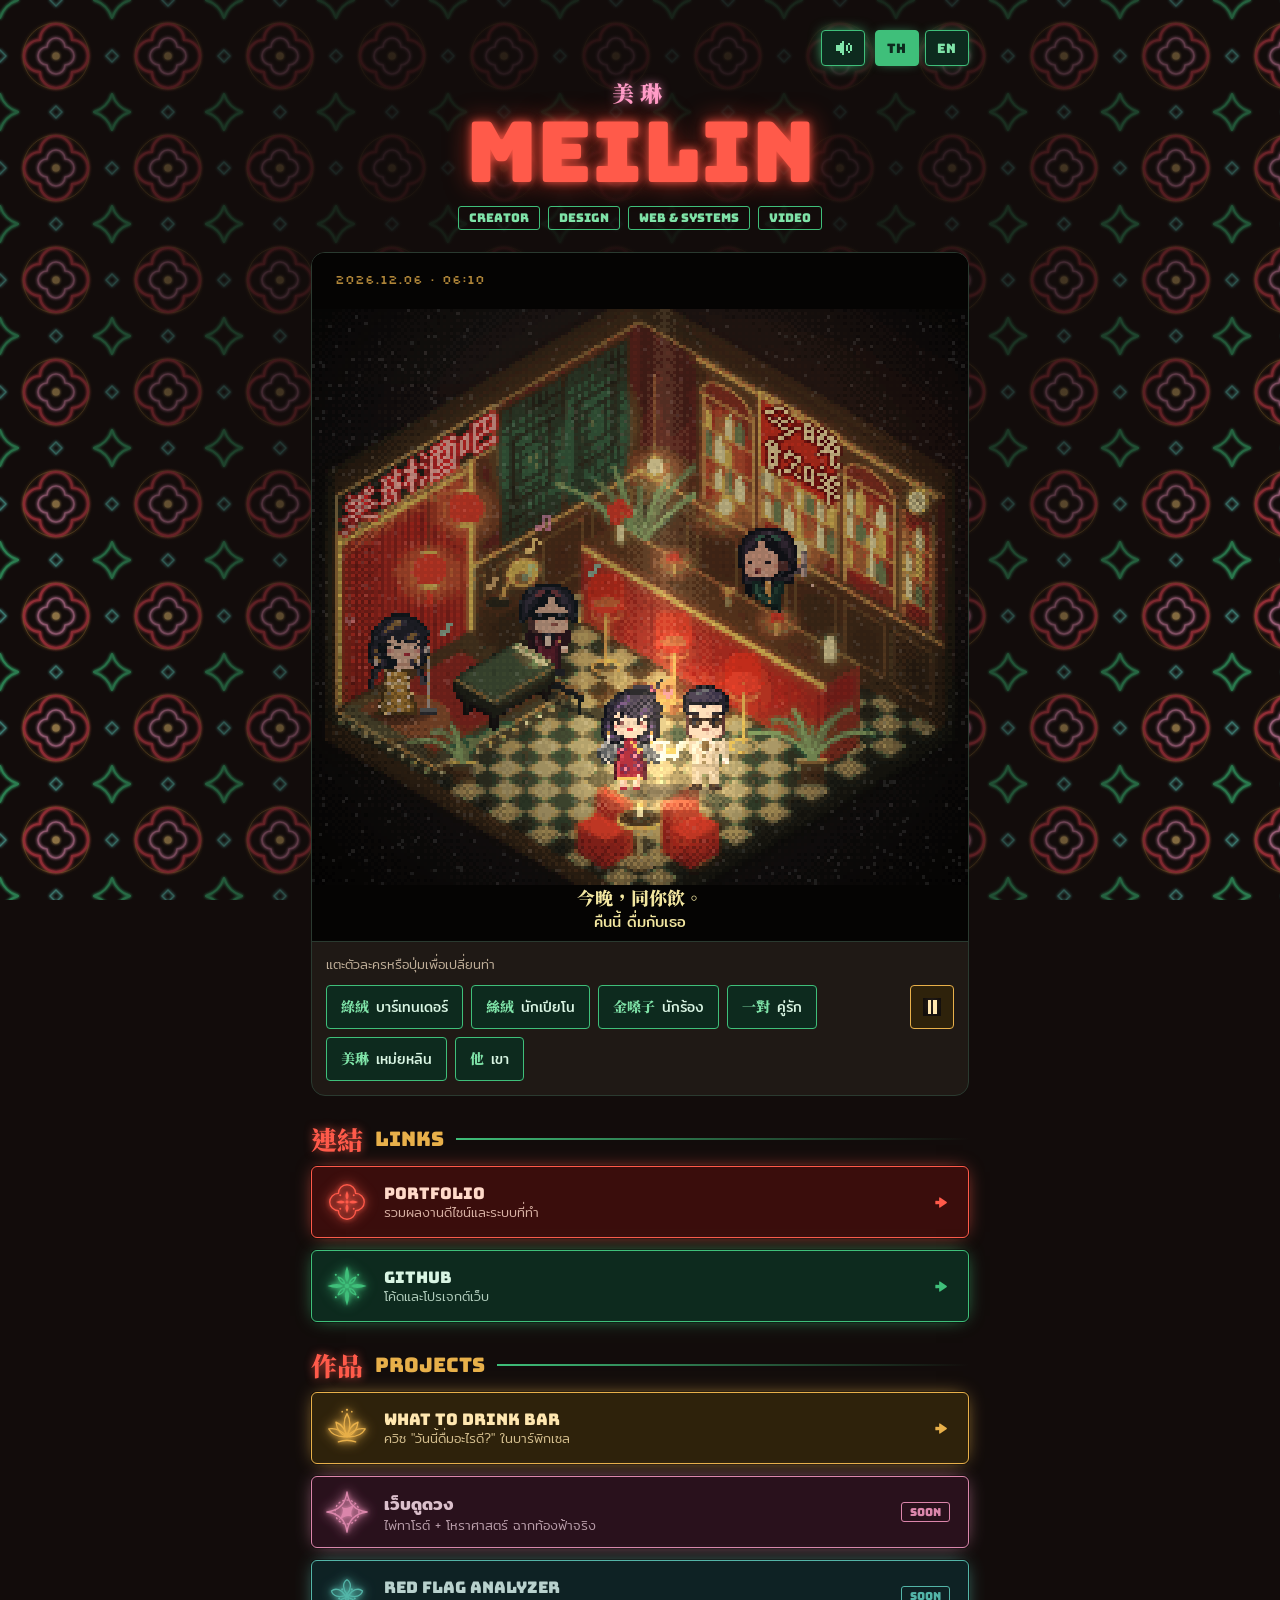
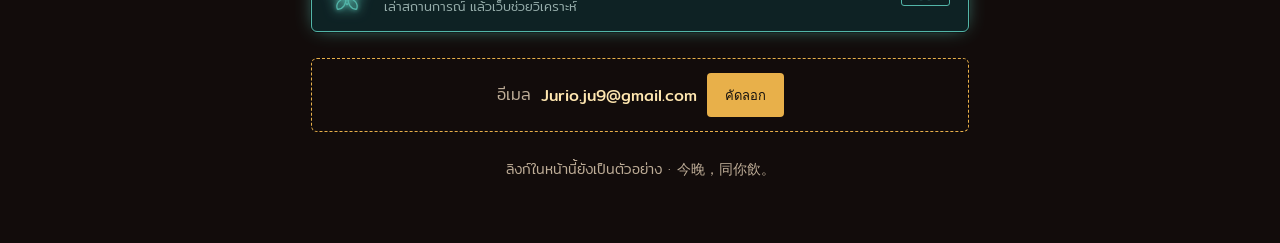
==== index.html @ 89a48ed7 "Add lounge music (3-song playlist) with sound toggle, pixel pause icon, and solo dancers split from " ====
<!DOCTYPE html>
<html lang="th">
<head>
<meta charset="utf-8">
<meta name="viewport" content="width=device-width, initial-scale=1">
<title>Meilin · Links</title>
<meta name="description" content="MEILIN 美琳 — Creator · Game Design · Web & Systems · Video">
<meta name="robots" content="noai, noimageai">
<link rel="preconnect" href="https://fonts.googleapis.com">
<link href="https://fonts.googleapis.com/css2?family=Bungee&family=Silkscreen&family=Mitr:wght@300;400;600&display=swap" rel="stylesheet">
<link href="https://fonts.googleapis.com/css2?family=Noto+Serif+TC:wght@900&text=美琳酒吧今晚飲咩好味香港，一個人。連結作品碼飲星旗綠絨絲金嗓子對" rel="stylesheet">
<style>
/* VOICE: a designer's draft board — six little dioramas laid out to choose from
   IDEA: a contact sheet of isometric miniature rooms, like the reference doll-house render
   PICTURE: six isometric HK-style bar rooms, each with pixel Meana sitting with a drink
   COLOUR and TYPE: warm near-black board, cream cards, HK green + lantern red accents; Bungee labels + Mitr
   LAYOUT: title, then a 2-column grid of lettered cards (1 column on phones) */
:root{color-scheme:dark;--bg:#14100e;--card:#1f1915;--ink:#f3e9d8;--soft:#bfae98;--red:#c0202a;--green:#1f7a4a;--gold:#e8b04a}
*{box-sizing:border-box;min-width:0}
body{margin:0;background:var(--bg);color:var(--ink);font:16px/1.6 "Mitr",system-ui,sans-serif;font-weight:300;overflow-x:clip}
.wrap{max-width:1180px;margin:0 auto;padding:clamp(22px,4vw,48px) max(4vw,14px) 48px}
h1{margin:0;font:600 clamp(28px,5vw,44px)/1.15 "Mitr";text-wrap:balance}
h1 b{font:400 .8em "Bungee";color:var(--gold)}
.lead{color:var(--soft);margin:8px 0 26px;max-width:62ch}
.grid{display:grid;grid-template-columns:minmax(0,1fr);gap:22px;max-width:880px;margin:0 auto}
.card{background:var(--card);border:1px solid #3a2f27;border-radius:14px;overflow:hidden}
.card svg{display:block;width:100%;height:auto;background:radial-gradient(ellipse at 50% 40%,#2a211b,#120e0c 75%)}
.cap{display:flex;gap:14px;align-items:flex-start;padding:14px 18px 18px}
.tag{flex:none;min-width:44px;height:44px;padding:0 10px;border-radius:22px;font-size:14px!important;display:grid;place-items:center;font:400 20px "Bungee";background:var(--red);color:#fbe7bd}
.cap h2{margin:0;font:600 19px/1.3 "Mitr"}
.cap p{margin:2px 0 0;font-size:14px;color:var(--soft)}

.wrap{max-width:760px}
.hd{text-align:center;margin:6px 0 22px}
.zh{font:900 22px/1 "Noto Serif TC",serif;color:#ff9cc8;letter-spacing:6px;text-shadow:0 0 10px rgba(255,140,190,.8)}
.hd h1{margin:6px 0 0;font:400 clamp(52px,13vw,84px)/1 "Bungee";color:#ff5a4a;text-shadow:0 0 8px rgba(255,90,74,.9),0 0 26px rgba(255,60,40,.6);animation:fl 5s infinite}
.hd .th{margin:6px 0 0;font:600 20px "Mitr";color:#f3e9d8}
.hd .bio{margin:6px auto 0;max-width:40ch;color:var(--soft)}
.tags{display:flex;flex-wrap:wrap;gap:8px;justify-content:center;margin:12px 0 0}
.tags span{font:400 12px "Bungee";padding:3px 10px;border:1.5px solid #3fbf7a;color:#7fe3a8;border-radius:3px}
.grid{max-width:none}
.card{border-color:#2a3a30}
h2{display:flex;align-items:center;gap:12px;margin:30px 0 14px;font:400 20px "Bungee";color:#e8b04a}
h2 i{font:900 26px/1 "Noto Serif TC",serif;font-style:normal;color:#ff5a4a;text-shadow:0 0 8px rgba(255,90,74,.7)}
h2::after{content:"";flex:1;height:2px;background:linear-gradient(90deg,#3fbf7a,transparent)}
.menu{display:grid;gap:12px}
.btn{position:relative;display:flex;align-items:center;gap:14px;min-height:68px;padding:12px 18px 12px 12px;text-decoration:none;border-radius:6px;background:var(--bg);color:var(--fg);border:1.5px solid var(--ln);box-shadow:0 0 0 1px rgba(0,0,0,.4),0 0 18px -6px var(--ln);transition:transform .15s,box-shadow .15s}
.btn:hover,.btn:focus-visible{transform:translateY(-2px);box-shadow:0 0 0 1px rgba(0,0,0,.4),0 0 26px -2px var(--ln);outline:none}
.btn:focus-visible{outline:2px solid #e8b04a;outline-offset:3px}
.r{--bg:#3a0d0c;--fg:#ffd9c9;--ln:#ff5a4a}.g{--bg:#0d2a1e;--fg:#d9f5e3;--ln:#3fbf7a}.y{--bg:#2e220b;--fg:#ffe7b0;--ln:#e8b04a}.p{--bg:#2e1220;--fg:#ffe0ee;--ln:#ff9cc8}.t{--bg:#0e2629;--fg:#d6f4ef;--ln:#5fd3c4}
.orn{width:46px;height:46px;flex:none;color:var(--ln);filter:drop-shadow(0 0 2px var(--ln)) drop-shadow(0 0 6px var(--ln));overflow:visible}
.orn .o,.orn .o path,.orn .o circle{fill:none;stroke:currentColor;stroke-width:1.4;stroke-linejoin:round;stroke-linecap:round}
.orn .f,.orn .f path,.orn .f circle{fill:currentColor;stroke:none}
.btn:hover .orn,.btn:focus-visible .orn{transform:rotate(45deg);transition:transform .4s}
.lbl{flex:1;display:grid;line-height:1.3}
.lbl b{font:400 16px "Bungee"}.lbl b.th{font:600 17px "Mitr"}
.lbl small{font-size:13px;opacity:.8}
.ar{font:400 18px "Bungee";color:var(--ln)}
.soon{font:400 11px "Bungee";color:var(--ln);border:1px solid var(--ln);padding:2px 8px;border-radius:3px;white-space:nowrap}
.btn.off{cursor:default;opacity:.85}.btn.off:hover{transform:none}
.mail{display:flex;gap:10px;flex-wrap:wrap;align-items:center;justify-content:center;margin:26px 0 0;padding:14px;border:1.5px dashed #e8b04a;border-radius:6px}
.mail span{color:var(--soft)}.mail code{font:400 16px "Mitr";color:#ffe7b0}
.copy{font:400 13px "Bungee";min-height:44px;padding:0 18px;border:0;border-radius:4px;background:#e8b04a;color:#14100e;cursor:pointer}
.copy:focus-visible{outline:2px solid #fff;outline-offset:2px}
.foot{margin-top:26px;color:var(--soft);font-size:14px;text-align:center}
.fl{animation:fl 4s infinite}.fl2{animation:fl 6s 1s infinite}
.grain{animation:gr .5s steps(3) infinite}@keyframes gr{33%{transform:translate(-6px,4px)}66%{transform:translate(5px,-5px)}}
.shake{transform-box:fill-box;transform-origin:50% 100%;animation:sh .6s ease-in-out infinite}@keyframes sh{50%{transform:translate(1px,-3px) rotate(-6deg)}}
.dance{transform-box:fill-box;transform-origin:50% 100%;animation:dn 1.2s ease-in-out infinite}
@keyframes dn{0%,100%{transform:rotate(-4deg)}25%{transform:translateY(-3px) rotate(0)}50%{transform:rotate(4deg)}75%{transform:translateY(-3px) rotate(0)}}
.fa{animation:fa 1.2s steps(1) infinite}.fb{animation:fb 1.2s steps(1) infinite}
@keyframes fa{0%{opacity:1}50%{opacity:0}}@keyframes fb{0%{opacity:0}50%{opacity:1}}
.note{animation:nt 3s linear infinite;opacity:0}.n1{animation-delay:1s}.n2{animation-delay:2s}
@keyframes nt{0%{opacity:0;transform:translate(0,0)}20%{opacity:1}100%{opacity:0;transform:translate(14px,-40px)}}
.bob{transform-box:fill-box;transform-origin:50% 100%;animation:bb .8s ease-in-out infinite}@keyframes bb{50%{transform:translateY(-2px)}}
.sway2{transform-box:fill-box;transform-origin:50% 100%;animation:sw2 1.6s ease-in-out infinite}@keyframes sw2{0%,100%{transform:rotate(-5deg)}50%{transform:rotate(5deg)}}
@keyframes fl{0%,90%,94%,100%{opacity:1}92%{opacity:.45}}
@media(prefers-reduced-motion:reduce){.fl,.fl2,.grain,.shake,.dance,.note,.bob,.sway2{animation:none}.fb{opacity:0}.note{opacity:.8}}
@media(max-width:760px){.grid{grid-template-columns:minmax(0,1fr)}}
.scene{margin:0}
.stage{position:relative;aspect-ratio:200/210;background:#050403}
.stage canvas{position:absolute;inset:0;width:100%;height:100%;image-rendering:pixelated;image-rendering:crisp-edges;cursor:pointer}
.ts{position:absolute;left:3.5%;top:2.6%;font:400 clamp(9px,1.9vw,13px) "Silkscreen",monospace;color:#e8b04a;opacity:.75;pointer-events:none}
.subs{position:absolute;left:0;right:0;bottom:1.2%;display:grid;justify-items:center;line-height:1.25;color:#f2e6a0;pointer-events:none;text-shadow:0 1px 0 #000}
.subs span:first-child{font:900 clamp(13px,2.6vw,18px) "Noto Serif TC",serif}
.subs span:last-child{font:400 clamp(11px,2.1vw,15px) "Mitr"}
.ctl{display:grid;gap:10px;padding:12px 14px 14px;border-top:1px solid #2a3a30;font-size:13px;color:var(--soft)}
.cast{display:flex;flex-wrap:wrap;gap:8px}
.ctl button{font:400 14px "Mitr";min-height:44px;padding:0 14px;border-radius:4px;border:1.5px solid #3fbf7a;background:#0d2a1e;color:#d9f5e3;cursor:pointer}
.ctl button b{font:900 14px "Noto Serif TC",serif;color:#7fe3a8;margin-right:2px}
.ctl .pp{justify-self:start;border-color:#e8b04a;background:#2e220b;color:#ffe7b0}
.ctl button:focus-visible{outline:2px solid #e8b04a;outline-offset:2px}
body{background-color:#120c0b;background-image:radial-gradient(ellipse 70% 55% at 50% 22%,rgba(18,12,11,.9),rgba(18,12,11,.55) 70%,rgba(18,12,11,.35)),linear-gradient(90deg,rgba(18,12,11,.15),rgba(18,12,11,.62) 30%,rgba(18,12,11,.62) 70%,rgba(18,12,11,.15)),url("data:image/svg+xml,%3Csvg xmlns=%22http://www.w3.org/2000/svg%22 width=%22112%22 height=%22112%22 viewBox=%220 0 112 112%22%3E %3Cdefs%3E%3Cfilter id=%22n%22 x=%22-20%25%22 y=%22-20%25%22 width=%22140%25%22 height=%22140%25%22%3E%3CfeGaussianBlur stdDeviation=%221.6%22 result=%22b%22/%3E%3CfeMerge%3E%3CfeMergeNode in=%22b%22/%3E%3CfeMergeNode in=%22b%22/%3E%3CfeMergeNode in=%22SourceGraphic%22/%3E%3C/feMerge%3E%3C/filter%3E %3Cg id=%22s%22%3E%3Cpath d=%22M0 -18Q4.5 -4.5 18 0Q4.5 4.5 0 18Q-4.5 4.5 -18 0Q-4.5 -4.5 0 -18Z%22/%3E%3C/g%3E%3C/defs%3E %3Cg filter=%22url(%23n)%22 fill=%22none%22 stroke-linejoin=%22round%22%3E %3Ccircle cx=%2256%22 cy=%2256%22 r=%2233%22 stroke=%22%23e8b04a%22 stroke-width=%221%22 opacity=%22.45%22/%3E %3Cpath d=%22M40 40A16 16 0 0 1 72 40A16 16 0 0 1 72 72A16 16 0 0 1 40 72A16 16 0 0 1 40 40Z%22 stroke=%22%23ff4a5a%22 stroke-width=%222.2%22/%3E %3Cpath d=%22M47 47A9 9 0 0 1 65 47A9 9 0 0 1 65 65A9 9 0 0 1 47 65A9 9 0 0 1 47 47Z%22 stroke=%22%23ff9cc8%22 stroke-width=%221.6%22/%3E %3Ccircle cx=%2256%22 cy=%2256%22 r=%223.6%22 fill=%22%23ffd27a%22 stroke=%22none%22/%3E %3Cg stroke=%22%233fdc8a%22 stroke-width=%222%22%3E %3Cuse href=%22%23s%22 x=%220%22 y=%220%22/%3E%3Cuse href=%22%23s%22 x=%22112%22 y=%220%22/%3E%3Cuse href=%22%23s%22 x=%220%22 y=%22112%22/%3E%3Cuse href=%22%23s%22 x=%22112%22 y=%22112%22/%3E%3C/g%3E %3Cg stroke=%22%235fd3c4%22 stroke-width=%221.3%22%3E%3Cpath d=%22M56 -6L62 0L56 6L50 0Z%22/%3E%3Cpath d=%22M56 106L62 112L56 118L50 112Z%22/%3E%3Cpath d=%22M-6 56L0 50L6 56L0 62Z%22/%3E%3Cpath d=%22M106 56L112 50L118 56L112 62Z%22/%3E%3C/g%3E %3C/g%3E%3C/svg%3E");background-size:auto,auto,112px 112px;background-attachment:fixed,fixed,fixed}
.wrap{position:relative}
.lang{position:absolute;top:clamp(14px,3vw,30px);right:max(4vw,14px);display:flex;gap:6px;z-index:2}
.lang button{font:400 13px "Bungee";min-width:44px;min-height:36px;padding:0 10px;border-radius:4px;border:1.5px solid #3fbf7a;background:#0d2a1e;color:#7fe3a8;cursor:pointer;box-shadow:0 0 12px -4px #3fbf7a}
.lang button[aria-pressed="true"]{background:#3fbf7a;color:#0d2a1e}
.lang button:focus-visible{outline:2px solid #e8b04a;outline-offset:2px}
.lang .snd{min-width:44px;padding:0 9px;margin-right:4px;display:grid;place-items:center}
.lang .snd svg,.ctl .pp svg{width:18px;height:18px;shape-rendering:crispEdges;display:block}
.lang .snd .w{opacity:0}.lang .snd[aria-pressed="true"] .w{opacity:1}.lang .snd[aria-pressed="true"] .x{opacity:0}
.lang .snd[aria-pressed="true"]{background:#0d2a1e;color:#7fe3a8;box-shadow:0 0 14px -2px #3fbf7a}
.lang .snd[aria-pressed="false"]{color:#4f8f6a;box-shadow:none}
.ctl .row{display:flex;gap:8px;align-items:flex-start}.ctl .row .cast{flex:1}
.ctl .pp{flex:none;width:44px;padding:0;display:grid;place-items:center}
.hd{padding-top:28px}
</style>
</head>
<body>
<div class="wrap">
  <div class="lang" role="group" aria-label="Language / ภาษา"><button type="button" class="snd" id="snd" aria-pressed="false" data-i18n-aria="music" aria-label="เพลงคลอ"><svg viewBox="0 0 9 9" aria-hidden="true"><path fill="currentColor" d="M1 3h2v3H1zM3 2h1v5H3zM4 1h1v7H4z"/><path class="w" fill="currentColor" d="M6 3h1v3H6zM7 2h1v1H7zM7 6h1v1H7zM8 3h1v3H8z"/><path class="x" fill="currentColor" d="M6 3h1v1H6zM8 3h1v1H8zM7 4h1v1H7zM6 5h1v1H6zM8 5h1v1H8z"/></svg></button><button type="button" data-l="th" aria-pressed="true">TH</button><button type="button" data-l="en" aria-pressed="false">EN</button></div>
  <header class="hd">
    <div class="zh" lang="zh-Hant">美琳</div>
    <h1>MEILIN</h1>
    <div class="tags"><span>Creator</span><span>Design</span><span>Web &amp; Systems</span><span>Video</span></div>
  </header>
  <figure class="card scene">
    <div class="stage">
      <canvas id="px" width="200" height="210" role="img" data-i18n-aria="scene" aria-label="เลานจ์บาร์เซี่ยงไฮ้ยามดึกแบบพิกเซลอาร์ตมุมไอโซเมตริก: พื้นหินอ่อนลายตารางขาวดำ ผนังไม้วอลนัทขอบทอง บาร์หนังแดงกับตู้ขวดซุ้มโค้งไฟแดง ฉากฉลุจีนแสงเขียว เวทีม่านกำมะหยี่แดงกรอบทองกับโคมแดง ต้นปาล์มและเฟิร์น คู่รักเต้นสวิงกลางห้องใต้สปอตไลต์ บาร์เทนเดอร์หลังบาร์ นักร้องกับนักเปียโนบนเวที ป้าย 美琳酒吧 และ 今晚飲咩"></canvas>
      <span class="ts">2026.11.17 · 09:40</span>
      <figcaption class="subs"><span lang="zh-Hant">今晚，同你飲。</span><span data-i18n="sub">คืนนี้ ดื่มกับเธอ</span></figcaption>
    </div>
    <div class="ctl"><span data-i18n="hint">แตะตัวละครหรือปุ่มเพื่อเปลี่ยนท่า</span><div class="row"><div class="cast" id="cast"></div><button type="button" id="pp" class="pp" aria-pressed="false" aria-label="หยุดอนิเมชัน"></button></div></div>
  </figure>

  <h2><i>連結</i>Links</h2>
  <nav class="menu" id="links"></nav>
  <h2><i>作品</i>Projects</h2>
  <div class="menu" id="projects"></div>

  <div class="mail">
    <span data-i18n="email">อีเมล</span><code id="em">Jurio.ju9@gmail.com</code>
    <button class="copy" id="cp" type="button" data-i18n="copy">คัดลอก</button>
  </div>
  <p class="foot"><span data-i18n="foot">ลิงก์ในหน้านี้ยังเป็นตัวอย่าง</span> · 今晚，同你飲。</p>
</div>

<script>
const I18N={
 th:{scene:'เลานจ์บาร์เซี่ยงไฮ้ยามดึกแบบพิกเซลอาร์ตมุมไอโซเมตริก: พื้นหินอ่อนลายตารางขาวดำ ผนังไม้วอลนัทขอบทอง บาร์หนังแดงกับตู้ขวดซุ้มโค้งไฟแดง ฉากฉลุจีนแสงเขียว เวทีม่านกำมะหยี่แดงกรอบทองกับโคมแดง ต้นปาล์มและเฟิร์น คู่รักเต้นสวิงกลางห้องใต้สปอตไลต์ บาร์เทนเดอร์หลังบาร์ นักร้องกับนักเปียโนบนเวที ป้าย 美琳酒吧 และ 今晚飲咩',
  sub:'คืนนี้ ดื่มกับเธอ',hint:'แตะตัวละครหรือปุ่มเพื่อเปลี่ยนท่า',pause:'หยุดอนิเมชัน',play:'เล่นอนิเมชัน',music:'เพลงคลอ',
  c_b5:'บาร์เทนเดอร์',c_p3:'นักเปียโน',c_s1:'นักร้อง',c_couple:'คู่รัก',c_meana:'เหม่ยหลิน',c_bf:'เขา',
  l_pf:'รวมผลงานดีไซน์และระบบที่ทำ',l_gh:'โค้ดและโปรเจกต์เว็บ',p_bar:'ควิซ "วันนี้ดื่มอะไรดี?" ในบาร์พิกเซล',
  p_ft:'เว็บดูดวง',p_ftd:'ไพ่ทาโรต์ + โหราศาสตร์ ฉากท้องฟ้าจริง',p_rf:'เล่าสถานการณ์ แล้วเว็บช่วยวิเคราะห์',soon:'SOON',
  email:'อีเมล',copy:'คัดลอก',copied:'คัดลอกแล้ว ✓',copyfail:'คัดลอกเองนะ',foot:'ลิงก์ในหน้านี้ยังเป็นตัวอย่าง'},
 en:{scene:'A late-night Shanghai lounge in isometric pixel art: black-and-white marble checker floor, gold-trimmed walnut walls, a red leather bar with arched red-lit bottle cabinets, a Chinese lattice screen glowing green, a gold-framed stage with red velvet curtains and red lanterns, palms and ferns. Two lovers swing-dance under a spotlight, a bartender works the bar, a singer and a pianist play on stage. Neon signs read 美琳酒吧 and 今晚飲咩',
  sub:'Tonight, drinking with you.',hint:'Tap a character or a button to change the move',pause:'Pause animation',play:'Play animation',music:'Background music',
  c_b5:'Bartender',c_p3:'Pianist',c_s1:'Singer',c_couple:'Lovers',c_meana:'Meilin',c_bf:'Him',
  l_pf:'Design work and systems I’ve built',l_gh:'Code and web projects',p_bar:'A "What should I drink tonight?" quiz in a pixel bar',
  p_ft:'Fortune Site',p_ftd:'Tarot + astrology under a real night sky',p_rf:'Describe a situation and the site helps you read it',soon:'SOON',
  email:'Email',copy:'Copy',copied:'Copied ✓',copyfail:'Copy it manually',foot:'Links on this page are placeholders for now'}};
let LANG=(()=>{try{const l=localStorage.getItem('lang');return l==='en'?'en':'th'}catch(e){return 'th'}})();
const tr=k=>I18N[LANG][k]??I18N.th[k];
const onLang=[];
function setLang(l){LANG=l;try{localStorage.setItem('lang',l)}catch(e){}
 document.documentElement.lang=l;
 document.querySelectorAll('[data-i18n]').forEach(e=>e.textContent=tr(e.dataset.i18n));
 document.querySelectorAll('[data-i18n-aria]').forEach(e=>e.setAttribute('aria-label',tr(e.dataset.i18nAria)));
 document.querySelectorAll('.lang button[data-l]').forEach(b=>b.setAttribute('aria-pressed',b.dataset.l===l));
 onLang.forEach(f=>f());}
</script>
<script>
{
const D={"IMG":{"bgN":"assets/scene/room.png","bgA":"assets/scene/room-dim-a.png","bgB":"assets/scene/room-dim-b.png","fg":"assets/scene/piano-front.png"},"SP":{"b5/shake":{"n":17,"d":[160,140,85,85,85,85,85,85,85,85,85,85,85,85,200,160,450],"w":44,"src":"assets/sprites/b5-shake.png"},"b5/pour":{"n":11,"d":[300,200,200,160,160,160,160,180,200,260,500],"w":44,"src":"assets/sprites/b5-pour.png"},"b5/wink":{"n":10,"d":[500,300,300,300,300,350,350,500,110,450],"w":44,"src":"assets/sprites/b5-wink.png"},"s1/sing":{"n":10,"d":[220,220,220,220,220,220,220,220,220,220],"w":44,"src":"assets/sprites/s1-sing.png"},"s1/highnote":{"n":13,"d":[220,180,180,160,160,160,160,160,160,200,450,110,300],"w":44,"src":"assets/sprites/s1-highnote.png"},"s1/sway":{"n":8,"d":[320,320,320,320,320,320,320,320],"w":44,"src":"assets/sprites/s1-sway.png"},"p3/play":{"n":12,"d":[130,130,130,130,130,130,130,130,130,130,130,130],"w":44,"src":"assets/sprites/p3-play.png"},"p3/flourish":{"n":9,"d":[120,120,120,160,300,100,160,200,500],"w":44,"src":"assets/sprites/p3-flourish.png"},"p3/glasses":{"n":11,"d":[500,150,150,250,200,200,150,160,160,600,500],"w":44,"src":"assets/sprites/p3-glasses.png"},"couple/toast":{"n":8,"d":[260,220,300,300,240,500,300,500],"w":80,"src":"assets/sprites/couple-toast.png"},"couple/rose":{"n":7,"d":[400,250,400,300,300,600,500],"w":80,"src":"assets/sprites/couple-rose.png"},"couple/hands":{"n":8,"d":[300,300,300,300,300,300,300,300],"w":80,"src":"assets/sprites/couple-hands.png"},"couple/lean":{"n":7,"d":[400,300,700,700,700,110,500],"w":80,"src":"assets/sprites/couple-lean.png"},"couple/swing":{"n":16,"d":[170,170,170,170,170,170,170,170,170,170,170,170,170,170,170,170],"w":80,"src":"assets/sprites/couple-swing.png"},"meana/idle":{"n":11,"d":[500,450,450,110,350,450,450,110,90,110,400],"w":44,"src":"assets/sprites/meana-idle.png"},"meana/wave":{"n":12,"d":[120,150,150,150,150,150,150,200,160,500,110,400],"w":44,"src":"assets/sprites/meana-wave.png"},"meana/toast":{"n":12,"d":[220,180,260,260,240,200,220,380,380,220,500,400],"w":44,"src":"assets/sprites/meana-toast.png"},"meana/dance":{"n":9,"d":[150,150,150,150,150,150,160,160,150],"w":44,"src":"assets/sprites/meana-dance.png"},"meana/laugh":{"n":12,"d":[110,110,110,110,110,110,110,110,110,110,110,110],"w":44,"src":"assets/sprites/meana-laugh.png"},"bf/idle":{"n":8,"d":[600,500,500,140,140,600,500,700],"w":44,"src":"assets/sprites/bf-idle.png"},"bf/peek":{"n":16,"d":[400,150,150,250,200,500,350,200,600,220,500,150,200,250,150,300],"w":44,"src":"assets/sprites/bf-peek.png"},"bf/toast":{"n":9,"d":[240,220,300,300,220,220,500,220,700],"w":44,"src":"assets/sprites/bf-toast.png"},"bf/rose":{"n":9,"d":[300,200,250,350,350,350,300,300,500],"w":44,"src":"assets/sprites/bf-rose.png"},"bf/snap":{"n":12,"d":[200,200,200,200,200,200,200,200,200,200,200,200],"w":44,"src":"assets/sprites/bf-snap.png"}},"CAST":[{"id":"b5","name":"บาร์เทนเดอร์","zh":"綠絨","pos":[117,74],"clip":50,"seq":[["shake",2],["pour",1],["wink",1]]},{"id":"p3","name":"นักเปียโน","zh":"絲絨","pos":[50,90],"clip":33,"seq":[["play",3],["flourish",1],["play",2],["glasses",1]],"fg":1},{"id":"s1","name":"นักร้อง","zh":"金嗓子","pos":[5,100],"clip":44,"seq":[["sing",2],["highnote",1],["sing",1],["sway",2]]},{"id":"couple","name":"คู่รัก","zh":"一對","pos":[73,123],"clip":44,"seq":[["swing",3],["toast",2],["hands",3],["rose",2],["lean",2]],"spot":1,"duo":1},{"id":"meana","zh":"美琳","pos":[74,123],"clip":44,"spot":1,"solo":1,"seq":[["idle",1],["wave",1],["toast",1],["dance",2],["laugh",1]]},{"id":"bf","zh":"他","pos":[100,123],"clip":44,"spot":1,"solo":1,"seq":[["idle",1],["peek",1],["snap",2],["toast",1],["rose",1]]}],"JUKE":[62,96]};
const W=200,H=210,cv=document.getElementById('px'),g=cv.getContext('2d');g.imageSmoothingEnabled=false;
const load=src=>{const im=new Image();im.src=src;return im};
const BG={N:load(D.IMG.bgN),A:load(D.IMG.bgA),B:load(D.IMG.bgB)},FG=load(D.IMG.fg);
const SP={};for(const k in D.SP)SP[k]=Object.assign({},D.SP[k],{im:load(D.SP[k].src)});
const RM=matchMedia('(prefers-reduced-motion: reduce)').matches;let paused=RM;
const st=D.CAST.map(c=>({c,s:0,loop:0,f:0,t:0}));
const cur=p=>SP[p.c.id+'/'+p.c.seq[p.s][0]];
const setAct=(p,s)=>{p.s=(s+p.c.seq.length)%p.c.seq.length;p.loop=0;p.f=0;p.t=0;};
// the lovers either dance together (duo) or split into two solo dancers for a while
let solo=false,soloLeft=0;const SOLO_MS=12000;
const live=p=>p.c.duo?!solo:p.c.solo?solo:true;
const goSolo=()=>{if(!solo)st.forEach(p=>{if(p.c.solo)setAct(p,0)});solo=true;soloLeft=SOLO_MS;};
const goDuo=()=>{solo=false;};
// stepped, dithered vignette + three grain frames, made once at pixel size
const mk=()=>{const c=document.createElement('canvas');c.width=W;c.height=H;return c};
const vig=mk();{const x=vig.getContext('2d'),d=x.createImageData(W,H),B=[0,8,2,10,12,4,14,6,3,11,1,9,15,7,13,5];
 for(let y=0;y<H;y++)for(let X=0;X<W;X++){const dx=(X-W/2)/(W*.7),dy=(y-H*.46)/(H*.7),r=Math.hypot(dx,dy);let a=Math.max(0,Math.min(1,(r-.55)/.45))*.8;
  a=Math.floor(a*5+B[(y%4)*4+X%4]/16)/5;const o=(y*W+X)*4;d.data[o+3]=a*255;}x.putImageData(d,0,0);}
// spotlight on the couple: soft dithered dimming everywhere else + a faint warm beam
const dark=mk();{const x=dark.getContext('2d'),d=x.createImageData(W,H),B=[0,8,2,10,12,4,14,6,3,11,1,9,15,7,13,5];
 for(let y=0;y<H;y++)for(let X=0;X<W;X++){const r=Math.hypot((X-107)/40,(y-145)/34);let a=Math.max(0,Math.min(1,(r-.5)/.8))*.3;
  a=Math.floor(a*16+B[(y%4)*4+X%4]/16)/16;const o=(y*W+X)*4;d.data[o]=6;d.data[o+1]=8;d.data[o+2]=12;d.data[o+3]=a*255;}x.putImageData(d,0,0);}
const beam=mk();{const x=beam.getContext('2d'),d=x.createImageData(W,H),B=[0,8,2,10,12,4,14,6,3,11,1,9,15,7,13,5];
 for(let y=17;y<170;y++){const t=(y-17)/146,hw=4+t*24;for(let X=Math.floor(107-hw)-1;X<107+hw+2;X++){const e=Math.abs(X-107)/hw;if(e>=1)continue;
  let a=Math.pow(1-e,1.5)*.2*(.4+.6*t);a=Math.floor(a*12+B[(y%4)*4+X%4]/16)/12;const o=(y*W+X)*4;d.data[o]=255;d.data[o+1]=220;d.data[o+2]=160;d.data[o+3]=a*255;}}x.putImageData(d,0,0);}
const grain=[0,1,2].map(()=>{const c=mk(),x=c.getContext('2d'),d=x.createImageData(W,H);for(let o=0;o<d.data.length;o+=4){const r=Math.random();if(r<.07){const v=r<.035?255:0;d.data[o]=d.data[o+1]=d.data[o+2]=v;d.data[o+3]=22;}}x.putImageData(d,0,0);return c});
// little notes floating out of the jukebox
const NOTE=[["..##.","..#.#","..#..","###..","##..."],["..###","..#.#","..#.#","###.#","##.##"]];
const NC=['#ffd27a','#ff9cc8','#7fe3d3'];
const drawNote=(i,x,y,a)=>{if(a<=0)return;g.globalAlpha=Math.ceil(a*3)/3;g.fillStyle=NC[i%3];NOTE[i%2].forEach((r,yy)=>[...r].forEach((ch,xx)=>{if(ch==='#')g.fillRect(x+xx,y+yy,1,1)}));g.globalAlpha=1;};
let T=0,last=performance.now();
const draw=()=>{
  const tA=T%4000,tB=(T+5000)%6000,bg=(tA>3600&&tA<3760)?BG.A:(tB>5450&&tB<5650)?BG.B:BG.N;
  g.drawImage(bg,0,0);
  for(let i=0;i<3;i++){const k=((T/3000)+i/3)%1;drawNote(i,D.JUKE[0]+Math.round(k*7)+i,D.JUKE[1]-Math.round(k*22),k<.2?k/.2:1-(k-.2)/.8);}
  const vis=st.filter(live),spots=vis.filter(p=>p.c.spot);
  vis.forEach(p=>{const a=cur(p);if(p===spots[0])g.drawImage(dark,0,0);if(a.im.complete){const h=p.c.clip;g.drawImage(a.im,p.f*a.w,0,a.w,h,p.c.pos[0],p.c.pos[1],a.w,h);}if(p.c.fg)g.drawImage(FG,0,0);
    if(p===spots[spots.length-1]){g.globalCompositeOperation='lighter';g.drawImage(beam,0,0);g.globalCompositeOperation='source-over';}});
  g.drawImage(vig,0,0);g.drawImage(grain[Math.floor(T/110)%3],0,0);
  g.fillStyle='#050403';g.fillRect(0,0,W,17);g.fillRect(0,193,W,H-193);
};
const tick=now=>{const dt=Math.min(now-last,250);last=now;
  if(!paused){T+=dt;if(solo&&(soloLeft-=dt)<=0)goDuo();
    st.forEach(p=>{if(!live(p))return;const a=cur(p);p.t+=dt;while(p.t>=a.d[p.f]){p.t-=a.d[p.f];p.f++;if(p.f>=a.n){p.f=0;if(++p.loop>=p.c.seq[p.s][1]){setAct(p,p.s+1);if(p.c.duo&&p.s===0)goSolo();break;}}}});}
  draw();requestAnimationFrame(tick);};
Promise.all([...Object.values(BG),FG,...Object.values(SP).map(a=>a.im)].map(im=>im.decode().catch(()=>{}))).then(()=>{draw();requestAnimationFrame(tick)});
// buttons + tapping the canvas both change a character's pose
const bar=document.getElementById('cast');
const castBtns=()=>{bar.innerHTML=st.map((p,i)=>`<button type="button" data-i="${i}"><b>${p.c.zh}</b> ${tr('c_'+p.c.id)}</button>`).join('');};castBtns();onLang.push(castBtns);
const next=i=>{const p=st[i];
  if(p.c.solo){if(!solo)goSolo();else soloLeft=SOLO_MS;setAct(p,p.s+1);}
  else if(p.c.duo){if(solo)goDuo();else setAct(p,p.s+1);}
  else setAct(p,p.s+1);if(paused)draw();};
bar.addEventListener('click',e=>{const b=e.target.closest('button');if(b)next(+b.dataset.i)});
cv.addEventListener('click',e=>{const r=cv.getBoundingClientRect(),x=(e.clientX-r.left)/r.width*W,y=(e.clientY-r.top)/r.height*H;
  for(let i=st.length-1;i>=0;i--){const p=st[i],a=cur(p),[px,py]=p.c.pos;if(!live(p))continue;if(x>=px+6&&x<px+a.w-6&&y>=py+4&&y<py+p.c.clip){next(i);return;}}});
const pp=document.getElementById('pp');
const IC={pause:'<svg viewBox="0 0 8 8" aria-hidden="true"><path fill="currentColor" d="M2 1h1.5v6H2zM4.5 1H6v6H4.5z"/></svg>',
 play:'<svg viewBox="0 0 8 8" aria-hidden="true"><path fill="currentColor" d="M2 1h1v6H2zM3 2h1v4H3zM4 3h1v2H4zM5 3.5h1v1H5z"/></svg>'};
const lab=()=>{const k=paused?'play':'pause';pp.innerHTML=IC[k];pp.setAttribute('aria-label',tr(k));pp.title=tr(k);pp.setAttribute('aria-pressed',paused);};lab();onLang.push(lab);
pp.addEventListener('click',()=>{paused=!paused;lab();});
}
</script>

<script>
{
const links=[
 {t:'Portfolio',dk:'l_pf',z:'作',u:'#',k:'r'},
 {t:'GitHub',dk:'l_gh',z:'碼',u:'https://github.com/Jumeanu',k:'g'}];
const projects=[
 {t:'WHAT TO DRINK BAR',dk:'p_bar',z:'飲',u:'./what-to-drink/',k:'y'},
 {tk:'p_ft',th:1,dk:'p_ftd',z:'星',soon:1,k:'p'},
 {t:'Red Flag Analyzer',dk:'p_rf',z:'旗',soon:1,k:'t'}];

const R=(d,n)=>Array.from({length:n},(_,i)=>`<path d="${d}" transform="rotate(${i*360/n} 24 24)"/>`).join('');
const ORN={
 '作':`<path class="o" d="M15 15A9 9 0 0 1 33 15A9 9 0 0 1 33 33A9 9 0 0 1 15 33A9 9 0 0 1 15 15Z"/><g class="f">${R('M24 12.5Q27.2 18.5 24 22Q20.8 18.5 24 12.5Z',4)}<circle cx="24" cy="24" r="1.7"/>${[[17,17],[31,17],[31,31],[17,31]].map(([x,y])=>`<circle cx="${x}" cy="${y}" r="1"/>`).join('')}</g>`,
 '碼':`<g class="f">${R('M24 3.5Q28.4 15 24 20Q19.6 15 24 3.5Z',4)}</g><g class="o">${[45,135,225,315].map(a=>`<path d="M24 11Q27 16.5 24 20.5Q21 16.5 24 11Z" transform="rotate(${a} 24 24)"/>`).join('')}</g><g class="f"><circle cx="24" cy="24" r="2.4"/>${[45,135,225,315].map(a=>`<circle cx="24" cy="7.5" r="1.1" transform="rotate(${a} 24 24)"/>`).join('')}</g>`,
 '飲':`<g class="o"><path d="M24 9Q30 19 24 33Q18 19 24 9Z"/><path d="M24 33Q14 30 12.5 18Q21 21 24 33Z"/><path d="M24 33Q34 30 35.5 18Q27 21 24 33Z"/><path d="M24 33Q10 34 5 25Q15 23 24 33Z"/><path d="M24 33Q38 34 43 25Q33 23 24 33Z"/><path d="M15 38.5Q24 35 33 38.5"/></g><g class="f"><circle cx="24" cy="5" r="1.2"/><circle cx="19" cy="7" r=".9"/><circle cx="29" cy="7" r=".9"/></g>`,
 '星':`<g class="o"><path d="M24 3Q26.2 21.8 45 24Q26.2 26.2 24 45Q21.8 26.2 3 24Q21.8 21.8 24 3Z"/></g><g class="f"><path d="M24 11Q25.3 22.7 31.8 24Q25.3 25.3 24 37Q22.7 25.3 16.2 24Q22.7 22.7 24 11Z" transform="rotate(45 24 24)"/><circle cx="24" cy="24" r="2"/></g><g class="o"><circle cx="24" cy="24" r="12.5" stroke-dasharray="1.2 3.3"/></g>`,
 '旗':`<g class="o">${R('M24 22C19.5 17 19 10 24 7C29 10 28.5 17 24 22Z',5)}</g><g class="f"><circle cx="24" cy="24" r="2.3"/>${[36,108,180,252,324].map(a=>`<circle cx="24" cy="15.5" r="1.1" transform="rotate(${a} 24 24)"/>`).join('')}</g>`};
const orn=z=>`<svg class="orn" viewBox="0 0 48 48" aria-hidden="true">${ORN[z]}</svg>`;
const lbl=x=>`<span class="lbl"><b${x.th&&LANG==='th'?' class="th"':''}>${x.tk?tr(x.tk):x.t}</b><small>${tr(x.dk)}</small></span>`;
const item=x=>x.soon
 ?`<div class="btn off ${x.k}">${orn(x.z)}${lbl(x)}<span class="soon">${tr('soon')}</span></div>`
 :`<a class="btn ${x.k}" href="${x.u}" target="_blank" rel="noopener">${orn(x.z)}${lbl(x)}<span class="ar">→</span></a>`;
const renderLinks=()=>{document.getElementById('links').innerHTML=links.map(item).join('');
document.getElementById('projects').innerHTML=projects.map(item).join('');};renderLinks();onLang.push(renderLinks);
const cp=document.getElementById('cp');
cp.addEventListener('click',async()=>{try{await navigator.clipboard.writeText(document.getElementById('em').textContent);cp.textContent=tr('copied')}catch(e){cp.textContent=tr('copyfail')}setTimeout(()=>cp.textContent=tr('copy'),1800);});
document.querySelectorAll('.lang button[data-l]').forEach(b=>b.addEventListener('click',()=>setLang(b.dataset.l)));
setLang(LANG);
}
</script>
<script>
/* MEILIN lounge music — three original songs synthesised live with Web Audio (no audio files). */
const MUS=(()=>{
const SEMI={C:0,D:2,E:4,F:5,G:7,A:9,B:11};
const hz=n=>{const m=/^([A-G])(#|b)?(-?\d)$/.exec(n);const s=SEMI[m[1]]+(m[2]==='#'?1:m[2]==='b'?-1:0);return 440*Math.pow(2,((+m[3]+1)*12+s-69)/12);};
// "E5:.5 r:1 | ..." -> [[beat,freq,dur]]
const line=(str,at=0)=>{let b=at;const o=[];str.replace(/\|/g,' ').trim().split(/\s+/).forEach(tk=>{const[n,d]=tk.split(':');if(n!=='r')o.push([b,hz(n),+d]);b+=+d;});return o;};

/* ---------- songs ---------- */
function song1(){ // 霓虹夜 Neon Night — slow smoky ballad, muted horn over Rhodes
  const V={Am9:['G3 B3 C4 E4','A2','E2'],Dm9:['F3 A3 C4 E4','D2','A2'],G13:['F3 A3 B3 E4','G2','D2'],Cmaj9:['E3 G3 B3 D4','C2','G2'],
    Fmaj7:['A3 C4 E4 G4','F2','C3'],Bm7b5:['A3 D4 F4','B2','F2'],E7b9:['G#3 D4 F4','E2','B2'],F7:['A3 C4 Eb4','F2','C3']};
  const C=[['Am9'],['Dm9'],['G13'],['Cmaj9'],['Fmaj7'],['Bm7b5','E7b9'],['Am9'],['Am9'],['Am9'],['Dm9'],['G13'],['Cmaj9'],['Fmaj7'],['Bm7b5','E7b9'],['Am9','F7'],['E7b9']];
  const ev=[];const A=(t,v,f,d,g)=>ev.push({t,v,f,d,g});
  C.forEach((cs,i)=>{const b=i*4,len=4/cs.length;cs.forEach((c,j)=>{const[vo,r,f]=V[c],t=b+j*len;
    vo.split(' ').forEach(n=>A(t,'rhodes',hz(n),len-.05,.075));
    if(len===4){A(t,'bass',hz(r),1.9,.34);A(t+2,'bass',hz(f),1.9,.3);}else A(t,'bass',hz(r),1.9,.34);});
    for(let k=0;k<4;k++){A(b+k,'brush',0,.3,k%2?.11:.07);A(b+k,'ride',0,.5,k%2?.03:.04);}
    A(b+1.5,'ride',0,.3,.02);A(b+3.5,'ride',0,.3,.02);A(b+1,'rim',0,.1,.05);A(b+3,'rim',0,.1,.05);A(b,'kick',0,.3,.22);});
  line(`r:1 E5:.5 G5:.5 A5:1.5 G5:.5 | E5:1 D5:.5 C5:.5 D5:2 | r:.5 B4:.5 D5:.5 E5:.5 G5:1 F5:1 | E5:3 r:1 |
        r:.5 A4:.5 C5:.5 E5:.5 A5:1 G5:1 | F5:1 E5:1 D5:1 G#4:1 | B4:.5 C5:.5 A4:3 | r:4 |
        r:1 E5:.5 G5:.5 A5:1 C6:1 | B5:.5 A5:.5 G5:.5 E5:.5 D5:2 | r:.5 D5:.5 E5:.5 G5:.5 B5:1 A5:1 | G5:1.5 E5:.5 D5:2 |
        C5:.5 D5:.5 E5:.5 G5:.5 A5:2 | G5:1 F5:1 E5:1 D5:.5 B4:.5 | C5:1 B4:.5 A4:2.5 | r:4`).forEach(([t,f,d])=>A(t,'horn',f,d,.2));
  line('A5:.5 G5:.5 E5:.5 D5:.5 C5:.5 A4:.5 G4:1',29).forEach(([t,f,d])=>A(t,'piano',f,d,.16));
  line('F5:.5 E5:.5 D5:.5 B4:.5 G#4:.5 F4:.5 E4:1',61).forEach(([t,f,d])=>A(t,'piano',f,d,.16));
  return {bpm:66,swing:.64,beats:64,ev};
}
function song2(){ // 旗袍搖擺 Qipao Swing — 1930s Shanghai foxtrot, clarinet + pipa
  const V={D6:['F#3 A3 B3 D4','D2','A2'],Bm7:['A3 B3 D4 F#4','B1','F#2'],Gmaj7:['F#3 G3 B3 D4','G2','D2'],A7:['G3 A3 C#4 E4','A2','E2'],
    Gm6:['G3 Bb3 D4 E4','G2','D2'],DF:['F#3 A3 D4','F#2','A2'],B7:['A3 B3 D#4 F#4','B1','F#2'],Em7:['G3 B3 D4 E4','E2','B2']};
  const C=['D6','D6','Bm7','Bm7','Gmaj7','A7','D6','D6','Gmaj7','Gm6','DF','B7','Em7','A7','D6','A7'];
  const ev=[];const A=(t,v,f,d,g)=>ev.push({t,v,f,d,g});
  C.forEach((c,i)=>{const b=i*4,[vo,r,f]=V[c];
    A(b,'bass',hz(r),.9,.38);A(b+2,'bass',hz(f),.9,.33);
    [1,3].forEach(k=>vo.split(' ').forEach(n=>A(b+k,'piano',hz(n),.35,.075)));
    A(b,'kick',0,.3,.2);A(b+2,'kick',0,.3,.15);A(b+1,'brush',0,.25,.17);A(b+3,'brush',0,.25,.17);
    for(let k=0;k<8;k++)A(b+k/2,'hat',0,.1,k%2?.03:.05);});
  line(`F#5:1.5 E5:.5 D5:1 B4:1 | D5:1 E5:.5 F#5:.5 A5:2 | B5:1.5 A5:.5 F#5:1 E5:1 | F#5:3 r:1 |
        D5:1 E5:.5 D5:.5 B4:1 A4:1 | B4:.5 C#5:.5 E5:1 A5:1 G5:1 | F#5:2 E5:1 D5:1 | D5:2.5 r:1.5 |
        B5:1 A5:.5 B5:.5 D6:2 | Bb5:1 A5:.5 G5:.5 E5:2 | F#5:1 A5:1 D5:1 E5:1 | D#5:1 F#5:1 B5:2 |
        E5:1.5 G5:.5 B5:1 A5:1 | G5:1 E5:.5 C#5:.5 A4:2 | D5:1 E5:.5 F#5:.5 A5:1 F#5:1 | E5:2 r:2`).forEach(([t,f,d])=>A(t,'clar',f,d,.2));
  const trem=(t,a,b2)=>{for(let k=0;k<4;k++)A(t+k*.125,'pluck',hz(a),.12,.11);for(let k=0;k<4;k++)A(t+.5+k*.125,'pluck',hz(b2),.12,.11);A(t+1,'pluck',hz(b2),.5,.13);};
  trem(15,'A5','F#5');trem(30,'B5','A5');trem(46,'D6','B5');trem(62,'C#6','A5');
  return {bpm:112,swing:.6,beats:64,ev};
}
function song3(){ // 今晚 Tonight — slow lo-fi bossa, Rhodes + plucked melody, vinyl crackle
  const V={Dm9:['F3 A3 C4 E4','D2','A2'],G13:['F3 A3 B3 E4','G2','D2'],Cmaj9:['E3 G3 B3 D4','C2','G2'],A7b13:['G3 C#4 F4','A2','E2'],
    Bbmaj7:['A3 D4 F4','Bb1','F2'],Am7:['G3 C4 E4','A2','E2'],Gm9:['F3 A3 Bb3 D4','G2','D2'],A7b9:['G3 Bb3 C#4 E4','A2','E2']};
  const P=['Dm9','G13','Cmaj9','A7b13','Bbmaj7','Am7','Gm9','A7b9'],C=[...P,...P];
  const ev=[];const A=(t,v,f,d,g)=>ev.push({t,v,f,d,g});
  C.forEach((c,i)=>{const b=i*4,[vo,r,f]=V[c];
    [[0,r,1.5],[1.5,f,.5],[2,f,1.5],[3.5,r,.5]].forEach(([o,n,d])=>A(b+o,'bass',hz(n),d-.05,.34));
    [[0,1],[1.5,.5],[2.5,1],[3.5,.5]].forEach(([o,d])=>vo.split(' ').forEach(n=>A(b+o,'rhodes',hz(n),d,.06)));
    (i%2?[1,2.5]:[0,1.5,3]).forEach(o=>A(b+o,'rim',0,.1,.09));
    A(b,'kick',0,.3,.22);A(b+2.5,'kick',0,.3,.14);
    for(let k=0;k<8;k++)A(b+k/2,'shaker',0,.1,k%2?.035:.06);});
  line(`r:.5 A4:.5 C5:.5 D5:1 E5:.5 F5:1 | E5:1.5 D5:.5 r:2 | r:.5 G5:.5 E5:.5 D5:.5 E5:2 | C#5:1 E5:1 A4:2 |
        r:.5 F5:.5 A5:.5 G5:.5 F5:1 D5:1 | E5:1.5 C5:.5 A4:2 | r:.5 Bb4:.5 D5:.5 F5:.5 A5:1 G5:1 | E5:2 C#5:2 |
        r:.5 A4:.5 C5:.5 D5:1 E5:.5 F5:1 | E5:1.5 D5:.5 r:2 | r:.5 G5:.5 E5:.5 D5:.5 E5:2 | C#5:1 E5:1 A4:2 |
        A5:1 G5:.5 F5:.5 D5:2 | C5:1 E5:1 G5:2 | F5:1.5 E5:.5 D5:1 A4:1 | D5:3 r:1`).forEach(([t,f,d])=>A(t,'pluck',f,d,.26));
  return {bpm:84,swing:0,beats:64,ev,crackle:1};
}
const SONGS=[song1(),song2(),song3()];
SONGS.forEach(s=>{s.loops=Math.ceil(90/(s.beats*60/s.bpm));s.ev.forEach(e=>{const fl=Math.floor(e.t),fr=e.t-fl;if(s.swing&&Math.abs(fr-.5)<1e-6)e.t=fl+s.swing;});s.ev.sort((a,b)=>a.t-b.t);});

/* ---------- audio graph ---------- */
let ctx,master,rev,noise,crk,bus,timer,idx=0,loopT=0,cur=-1,on=false,vol=.5,loops=0;
function impulse(sec,decay){const n=ctx.sampleRate*sec,b=ctx.createBuffer(2,n,ctx.sampleRate);for(let c=0;c<2;c++){const d=b.getChannelData(c);for(let i=0;i<n;i++)d[i]=(Math.random()*2-1)*Math.pow(1-i/n,decay);}return b;}
function setup(){
  ctx=new (window.AudioContext||window.webkitAudioContext)();
  const comp=ctx.createDynamicsCompressor();comp.threshold.value=-20;comp.ratio.value=3;comp.connect(ctx.destination);
  const tone=ctx.createBiquadFilter();tone.type='lowpass';tone.frequency.value=7000;tone.connect(comp);
  master=ctx.createGain();master.gain.value=0;master.connect(tone);
  rev=ctx.createConvolver();rev.buffer=impulse(2.6,2.8);const rg=ctx.createGain();rg.gain.value=.5;rev.connect(rg);rg.connect(master);
  noise=ctx.createBuffer(1,ctx.sampleRate*2,ctx.sampleRate);const nd=noise.getChannelData(0);for(let i=0;i<nd.length;i++)nd[i]=Math.random()*2-1;
  crk=ctx.createBuffer(1,ctx.sampleRate*4,ctx.sampleRate);const cd=crk.getChannelData(0);
  for(let i=0;i<cd.length;i++)cd[i]=(Math.random()*2-1)*.012+(Math.random()<.0006?(Math.random()*2-1)*.7:0);
}
const mkBus=()=>{const d=ctx.createGain(),s=ctx.createGain();d.connect(master);s.connect(rev);return{d,s,nodes:[]};};
function out(node,send){node.connect(bus.d);if(send){const g=ctx.createGain();g.gain.value=send;node.connect(g);g.connect(bus.s);}}
function osc(type,f,t,end){const o=ctx.createOscillator();o.type=type;o.frequency.value=f;o.start(t);o.stop(end);return o;}
function nz(t,end){const s=ctx.createBufferSource();s.buffer=noise;s.start(t,Math.random()*1.5);s.stop(end);return s;}
function gain(v){const g=ctx.createGain();g.gain.value=v;return g;}
function filt(type,f,q=1){const b=ctx.createBiquadFilter();b.type=type;b.frequency.value=f;b.Q.value=q;return b;}
function perc(src,t,peak,tc,chain){const g=gain(0);g.gain.setValueAtTime(0,t);g.gain.linearRampToValueAtTime(peak,t+.003);g.gain.setTargetAtTime(0,t+.003,tc);let n=src;chain.forEach(c=>{n.connect(c);n=c;});n.connect(g);return g;}
const V={
  piano(t,f,d,g){const end=t+d+2,e=gain(0);e.gain.setValueAtTime(0,t);e.gain.linearRampToValueAtTime(g,t+.004);e.gain.setTargetAtTime(g*.35,t+.004,.25);e.gain.setTargetAtTime(0,t+d,.18);
    const lp=filt('lowpass',3200);osc('triangle',f,t,end).connect(lp);const h=gain(.25);osc('sine',f*2,t,end).connect(h);h.connect(lp);lp.connect(e);out(e,.3);},
  rhodes(t,f,d,g){const end=t+d+2,c=osc('sine',f,t,end),m=osc('sine',f,t,end),mi=gain(f*1.1);mi.gain.setTargetAtTime(f*.15,t,.25);m.connect(mi);mi.connect(c.frequency);
    const e=gain(0);e.gain.setValueAtTime(0,t);e.gain.linearRampToValueAtTime(g,t+.01);e.gain.setTargetAtTime(g*.55,t+.01,.6);e.gain.setTargetAtTime(0,t+d,.3);c.connect(e);out(e,.35);},
  bass(t,f,d,g){const end=t+d+1,lp=filt('lowpass',650,1.2),e=gain(0);e.gain.setValueAtTime(0,t);e.gain.linearRampToValueAtTime(g,t+.012);e.gain.setTargetAtTime(g*.45,t+.012,.22);e.gain.setTargetAtTime(0,t+d,.05);
    osc('triangle',f,t,end).connect(lp);const s=gain(.6);osc('sine',f,t,end).connect(s);s.connect(lp);lp.connect(e);out(e,.06);},
  horn(t,f,d,g){const end=t+d+.6,o=osc('sawtooth',f,t,end);o.frequency.setValueAtTime(f*.985,t);o.frequency.linearRampToValueAtTime(f,t+.07);
    const l=osc('sine',5.2,t,end),lg=gain(0);lg.gain.setValueAtTime(0,t);lg.gain.linearRampToValueAtTime(f*.007,t+Math.min(d,.5));l.connect(lg);lg.connect(o.frequency);
    const bp=filt('bandpass',1300,1.1),lp=filt('lowpass',3000),e=gain(0);e.gain.setValueAtTime(0,t);e.gain.linearRampToValueAtTime(g,t+.07);e.gain.setTargetAtTime(g*.8,t+.07,.3);e.gain.setTargetAtTime(0,t+d-.03,.07);
    o.connect(bp);bp.connect(lp);lp.connect(e);out(e,.4);},
  clar(t,f,d,g){const end=t+d+.6,o=osc('square',f,t,end),l=osc('sine',5.6,t,end),lg=gain(0);lg.gain.setValueAtTime(0,t);lg.gain.linearRampToValueAtTime(f*.006,t+Math.min(d,.4));l.connect(lg);lg.connect(o.frequency);
    const lp=filt('lowpass',1700,.8),e=gain(0);e.gain.setValueAtTime(0,t);e.gain.linearRampToValueAtTime(g*.55,t+.04);e.gain.setTargetAtTime(g*.45,t+.04,.3);e.gain.setTargetAtTime(0,t+d-.03,.05);
    o.connect(lp);lp.connect(e);out(e,.35);},
  pluck(t,f,d,g){const end=t+Math.max(d,.3)+1.2,lp=filt('lowpass',4200);lp.frequency.setTargetAtTime(1300,t,.12);const e=gain(0);e.gain.setValueAtTime(0,t);e.gain.linearRampToValueAtTime(g,t+.002);e.gain.setTargetAtTime(0,t+.002,.32);
    osc('triangle',f,t,end).connect(lp);const h=gain(.35);osc('sine',f*2,t,end).connect(h);h.connect(lp);const h3=gain(.12);osc('sine',f*3,t,end).connect(h3);h3.connect(lp);lp.connect(e);out(e,.5);},
  brush(t,f,d,g){const end=t+.5,e=gain(0);e.gain.setValueAtTime(0,t);e.gain.linearRampToValueAtTime(g,t+.02);e.gain.setTargetAtTime(0,t+.02,.07);const s=nz(t,end),bp=filt('bandpass',3200,.7);s.connect(bp);bp.connect(e);out(e,.2);},
  ride(t,f,d,g){const end=t+1.2;out(perc(nz(t,end),t,g,.22,[filt('highpass',5500),filt('peaking',8000,2)]),.25);const p=gain(g*.12);osc('sine',5230,t,end).connect(p);out(perc(p,t,1,.25,[]),.2);},
  hat(t,f,d,g){out(perc(nz(t,t+.2),t,g,.025,[filt('highpass',7500)]),.1);},
  shaker(t,f,d,g){out(perc(nz(t,t+.2),t,g,.03,[filt('bandpass',6500,1.6)]),.15);},
  rim(t,f,d,g){const o=osc('sine',1750,t,t+.15);out(perc(o,t,g*.6,.012,[]),.3);out(perc(nz(t,t+.15),t,g*.5,.015,[filt('bandpass',2600,2)]),.3);},
  kick(t,f,d,g){const o=osc('sine',110,t,t+.5);o.frequency.setValueAtTime(110,t);o.frequency.exponentialRampToValueAtTime(46,t+.12);out(perc(o,t,g,.11,[]),0);},
};
function pump(){const s=SONGS[cur],spb=60/s.bpm,ahead=ctx.currentTime+.3;
  for(;;){const e=s.ev[idx],t=loopT+e.t*spb;if(t>ahead)break;if(t>ctx.currentTime-.05)V[e.v](t,e.f,e.d*spb,e.g);
    if(++idx>=s.ev.length){idx=0;loopT+=s.beats*spb;
      if(api.list&&++loops>=s.loops){loops=0;loopT+=1.2;cur=(cur+1)%SONGS.length;crack(loopT);return pump();}}}}
function crack(t){if(!bus)return;if(bus.crk&&!SONGS[cur].crackle){try{bus.crk.stop(t)}catch(e){}bus.crk=null;}
  if(SONGS[cur].crackle&&!bus.crk){const c=ctx.createBufferSource();c.buffer=crk;c.loop=true;const g=gain(.5),lp=filt('lowpass',5000);c.connect(lp);lp.connect(g);g.connect(bus.d);c.start(t);bus.crk=c;bus.nodes.push(c);}}
function start(i){
  if(bus){const old=bus;old.d.gain.setTargetAtTime(0,ctx.currentTime,.15);old.s.gain.setTargetAtTime(0,ctx.currentTime,.15);setTimeout(()=>{old.d.disconnect();old.s.disconnect();old.nodes.forEach(n=>{try{n.stop()}catch(e){}});},1200);}
  cur=i;bus=mkBus();idx=0;loops=0;loopT=ctx.currentTime+.12;crack(loopT);
  clearInterval(timer);timer=setInterval(pump,40);pump();
}
const api={
  list:false,count:SONGS.length,get on(){return on},get song(){return cur},
  play(i=cur<0?0:cur){if(!ctx)setup();ctx.resume();if(!on||i!==cur)start(i);on=true;master.gain.cancelScheduledValues(ctx.currentTime);master.gain.setTargetAtTime(vol,ctx.currentTime,.25);},
  stop(){if(!ctx||!on)return;on=false;master.gain.cancelScheduledValues(ctx.currentTime);master.gain.setTargetAtTime(0,ctx.currentTime,.12);
    setTimeout(()=>{if(on)return;clearInterval(timer);if(bus){bus.nodes.forEach(n=>{try{n.stop()}catch(e){}});bus.d.disconnect();bus.s.disconnect();bus=null;}ctx.suspend();},600);},
};
document.addEventListener('visibilitychange',()=>{if(!ctx||!on)return;if(document.hidden){clearInterval(timer);ctx.suspend();}else{ctx.resume().then(()=>{start(cur);});}});
return api;
})();
</script>
<script>
{const b=document.getElementById('snd');MUS.list=true;
let want=(()=>{try{return localStorage.getItem('snd')!=='0'}catch(e){return true}})();
const save=()=>{try{localStorage.setItem('snd',want?'1':'0')}catch(e){}};
const show=()=>{b.setAttribute('aria-pressed',want);b.title=tr('music')+(want?' ✓':'');};
const go=()=>{try{MUS.play()}catch(e){}};
// browsers only allow sound after the visitor's first tap, so the music waits for it
const first=e=>{if(e.target.closest&&e.target.closest('#snd'))return;off();if(want)go();};
const off=()=>['pointerdown','keydown'].forEach(t=>removeEventListener(t,first,true));
['pointerdown','keydown'].forEach(t=>addEventListener(t,first,true));
b.addEventListener('click',()=>{off();if(want&&!MUS.on){go();}else{want=!want;want?go():MUS.stop();}save();show();});
show();onLang.push(show);}
</script>
<script>
{const ts=document.querySelector('.ts'),p=n=>String(n).padStart(2,'0');
const clk=()=>{const d=new Date();ts.textContent=`${d.getFullYear()}.${p(d.getMonth()+1)}.${p(d.getDate())} · ${p(d.getHours())}:${p(d.getMinutes())}`;};
clk();setInterval(clk,1000);}
</script>
</body>
</html>
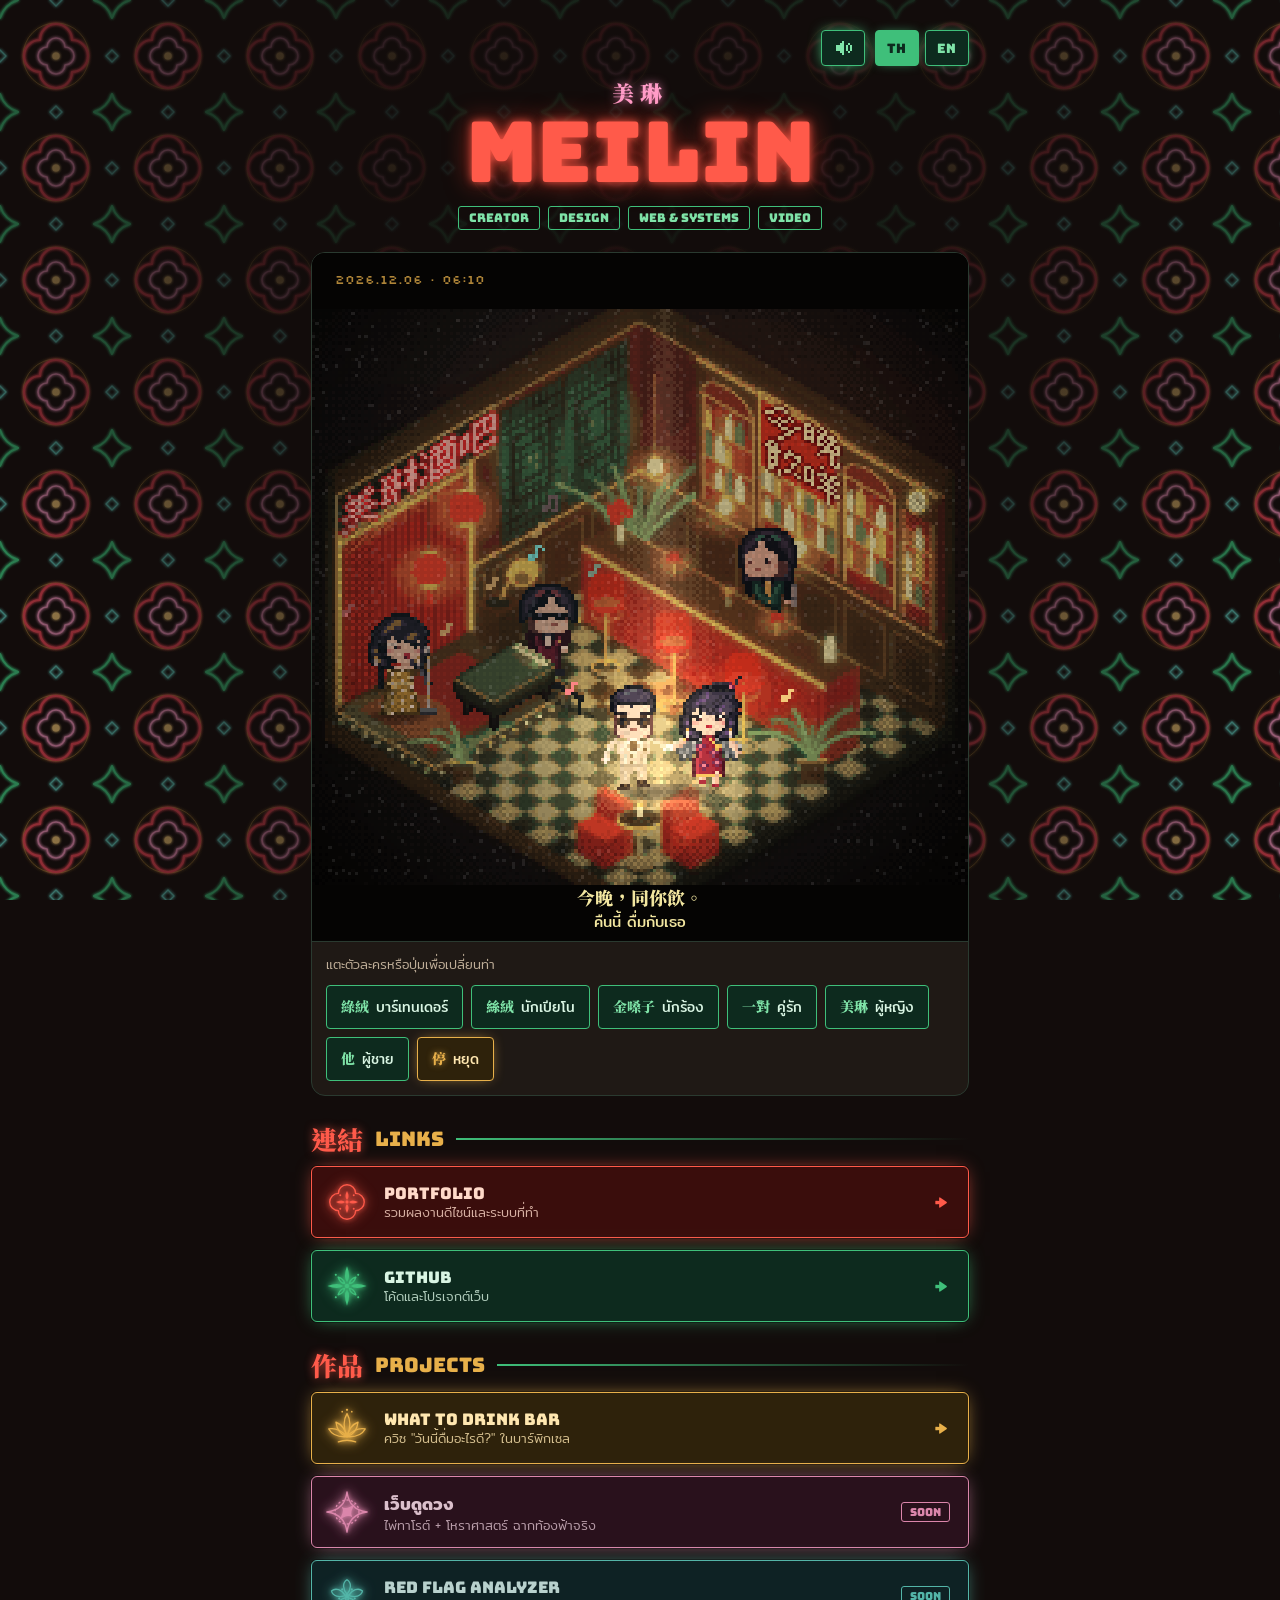
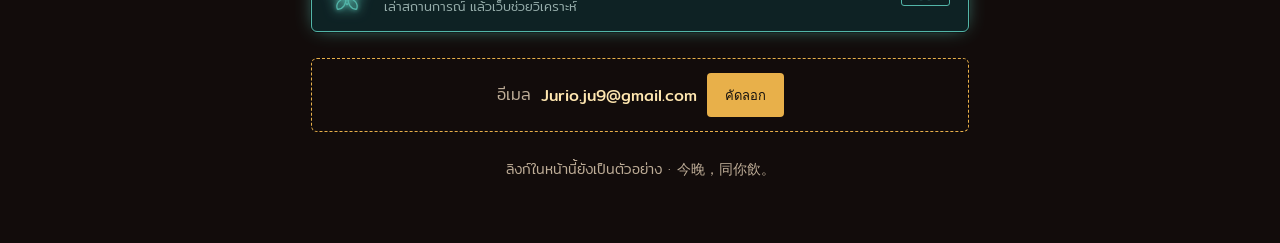
==== commit 041d6f26: "Rename solo buttons, themed pause button, tag Design Co-Authored-By: Claude Opus 5.5 <noreply@anthro" ====
--- a/index.html
+++ b/index.html
@@ -4,11 +4,11 @@
 <meta charset="utf-8">
 <meta name="viewport" content="width=device-width, initial-scale=1">
 <title>Meilin · Links</title>
-<meta name="description" content="MEILIN 美琳 — Creator · Game Design · Web & Systems · Video">
+<meta name="description" content="MEILIN 美琳 — Creator · Design · Web & Systems · Video">
 <meta name="robots" content="noai, noimageai">
 <link rel="preconnect" href="https://fonts.googleapis.com">
 <link href="https://fonts.googleapis.com/css2?family=Bungee&family=Silkscreen&family=Mitr:wght@300;400;600&display=swap" rel="stylesheet">
-<link href="https://fonts.googleapis.com/css2?family=Noto+Serif+TC:wght@900&text=美琳酒吧今晚飲咩好味香港，一個人。連結作品碼飲星旗綠絨絲金嗓子對" rel="stylesheet">
+<link href="https://fonts.googleapis.com/css2?family=Noto+Serif+TC:wght@900&text=美琳酒吧今晚飲咩好味香港，一個人。連結作品碼飲星旗綠絨絲金嗓子對他停播" rel="stylesheet">
 <style>
 /* VOICE: a designer's draft board — six little dioramas laid out to choose from
    IDEA: a contact sheet of isometric miniature rooms, like the reference doll-house render
@@ -101,8 +101,9 @@
 .lang .snd .w{opacity:0}.lang .snd[aria-pressed="true"] .w{opacity:1}.lang .snd[aria-pressed="true"] .x{opacity:0}
 .lang .snd[aria-pressed="true"]{background:#0d2a1e;color:#7fe3a8;box-shadow:0 0 14px -2px #3fbf7a}
 .lang .snd[aria-pressed="false"]{color:#4f8f6a;box-shadow:none}
-.ctl .row{display:flex;gap:8px;align-items:flex-start}.ctl .row .cast{flex:1}
-.ctl .pp{flex:none;width:44px;padding:0;display:grid;place-items:center}
+.ctl .row{display:flex;flex-wrap:wrap;gap:8px}.ctl .row .cast{display:contents}
+.ctl .pp{flex:none;white-space:nowrap;box-shadow:0 0 14px -5px #e8b04a}.ctl .pp b{color:#e8b04a;text-shadow:0 0 6px rgba(232,176,74,.7)}
+.ctl .pp[aria-pressed="true"]{background:#e8b04a;color:#2e220b}.ctl .pp[aria-pressed="true"] b{color:#3a0d0c;text-shadow:none}
 .hd{padding-top:28px}
 </style>
 </head>
@@ -139,13 +140,13 @@
 const I18N={
  th:{scene:'เลานจ์บาร์เซี่ยงไฮ้ยามดึกแบบพิกเซลอาร์ตมุมไอโซเมตริก: พื้นหินอ่อนลายตารางขาวดำ ผนังไม้วอลนัทขอบทอง บาร์หนังแดงกับตู้ขวดซุ้มโค้งไฟแดง ฉากฉลุจีนแสงเขียว เวทีม่านกำมะหยี่แดงกรอบทองกับโคมแดง ต้นปาล์มและเฟิร์น คู่รักเต้นสวิงกลางห้องใต้สปอตไลต์ บาร์เทนเดอร์หลังบาร์ นักร้องกับนักเปียโนบนเวที ป้าย 美琳酒吧 และ 今晚飲咩',
   sub:'คืนนี้ ดื่มกับเธอ',hint:'แตะตัวละครหรือปุ่มเพื่อเปลี่ยนท่า',pause:'หยุดอนิเมชัน',play:'เล่นอนิเมชัน',music:'เพลงคลอ',
-  c_b5:'บาร์เทนเดอร์',c_p3:'นักเปียโน',c_s1:'นักร้อง',c_couple:'คู่รัก',c_meana:'เหม่ยหลิน',c_bf:'เขา',
+  c_b5:'บาร์เทนเดอร์',c_p3:'นักเปียโน',c_s1:'นักร้อง',c_couple:'คู่รัก',c_meana:'ผู้หญิง',c_bf:'ผู้ชาย',pz:'หยุด',pl:'เล่น',
   l_pf:'รวมผลงานดีไซน์และระบบที่ทำ',l_gh:'โค้ดและโปรเจกต์เว็บ',p_bar:'ควิซ "วันนี้ดื่มอะไรดี?" ในบาร์พิกเซล',
   p_ft:'เว็บดูดวง',p_ftd:'ไพ่ทาโรต์ + โหราศาสตร์ ฉากท้องฟ้าจริง',p_rf:'เล่าสถานการณ์ แล้วเว็บช่วยวิเคราะห์',soon:'SOON',
   email:'อีเมล',copy:'คัดลอก',copied:'คัดลอกแล้ว ✓',copyfail:'คัดลอกเองนะ',foot:'ลิงก์ในหน้านี้ยังเป็นตัวอย่าง'},
  en:{scene:'A late-night Shanghai lounge in isometric pixel art: black-and-white marble checker floor, gold-trimmed walnut walls, a red leather bar with arched red-lit bottle cabinets, a Chinese lattice screen glowing green, a gold-framed stage with red velvet curtains and red lanterns, palms and ferns. Two lovers swing-dance under a spotlight, a bartender works the bar, a singer and a pianist play on stage. Neon signs read 美琳酒吧 and 今晚飲咩',
   sub:'Tonight, drinking with you.',hint:'Tap a character or a button to change the move',pause:'Pause animation',play:'Play animation',music:'Background music',
-  c_b5:'Bartender',c_p3:'Pianist',c_s1:'Singer',c_couple:'Lovers',c_meana:'Meilin',c_bf:'Him',
+  c_b5:'Bartender',c_p3:'Pianist',c_s1:'Singer',c_couple:'Lovers',c_meana:'Lady',c_bf:'Gentleman',pz:'Pause',pl:'Play',
   l_pf:'Design work and systems I’ve built',l_gh:'Code and web projects',p_bar:'A "What should I drink tonight?" quiz in a pixel bar',
   p_ft:'Fortune Site',p_ftd:'Tarot + astrology under a real night sky',p_rf:'Describe a situation and the site helps you read it',soon:'SOON',
   email:'Email',copy:'Copy',copied:'Copied ✓',copyfail:'Copy it manually',foot:'Links on this page are placeholders for now'}};
@@ -221,7 +222,7 @@
 const pp=document.getElementById('pp');
 const IC={pause:'<svg viewBox="0 0 8 8" aria-hidden="true"><path fill="currentColor" d="M2 1h1.5v6H2zM4.5 1H6v6H4.5z"/></svg>',
  play:'<svg viewBox="0 0 8 8" aria-hidden="true"><path fill="currentColor" d="M2 1h1v6H2zM3 2h1v4H3zM4 3h1v2H4zM5 3.5h1v1H5z"/></svg>'};
-const lab=()=>{const k=paused?'play':'pause';pp.innerHTML=IC[k];pp.setAttribute('aria-label',tr(k));pp.title=tr(k);pp.setAttribute('aria-pressed',paused);};lab();onLang.push(lab);
+const lab=()=>{const k=paused?'play':'pause';pp.innerHTML=`<b lang="zh-Hant">${paused?'播':'停'}</b> ${tr(paused?'pl':'pz')}`;pp.setAttribute('aria-label',tr(k));pp.title=tr(k);pp.setAttribute('aria-pressed',paused);};lab();onLang.push(lab);
 pp.addEventListener('click',()=>{paused=!paused;lab();});
 }
 </script>
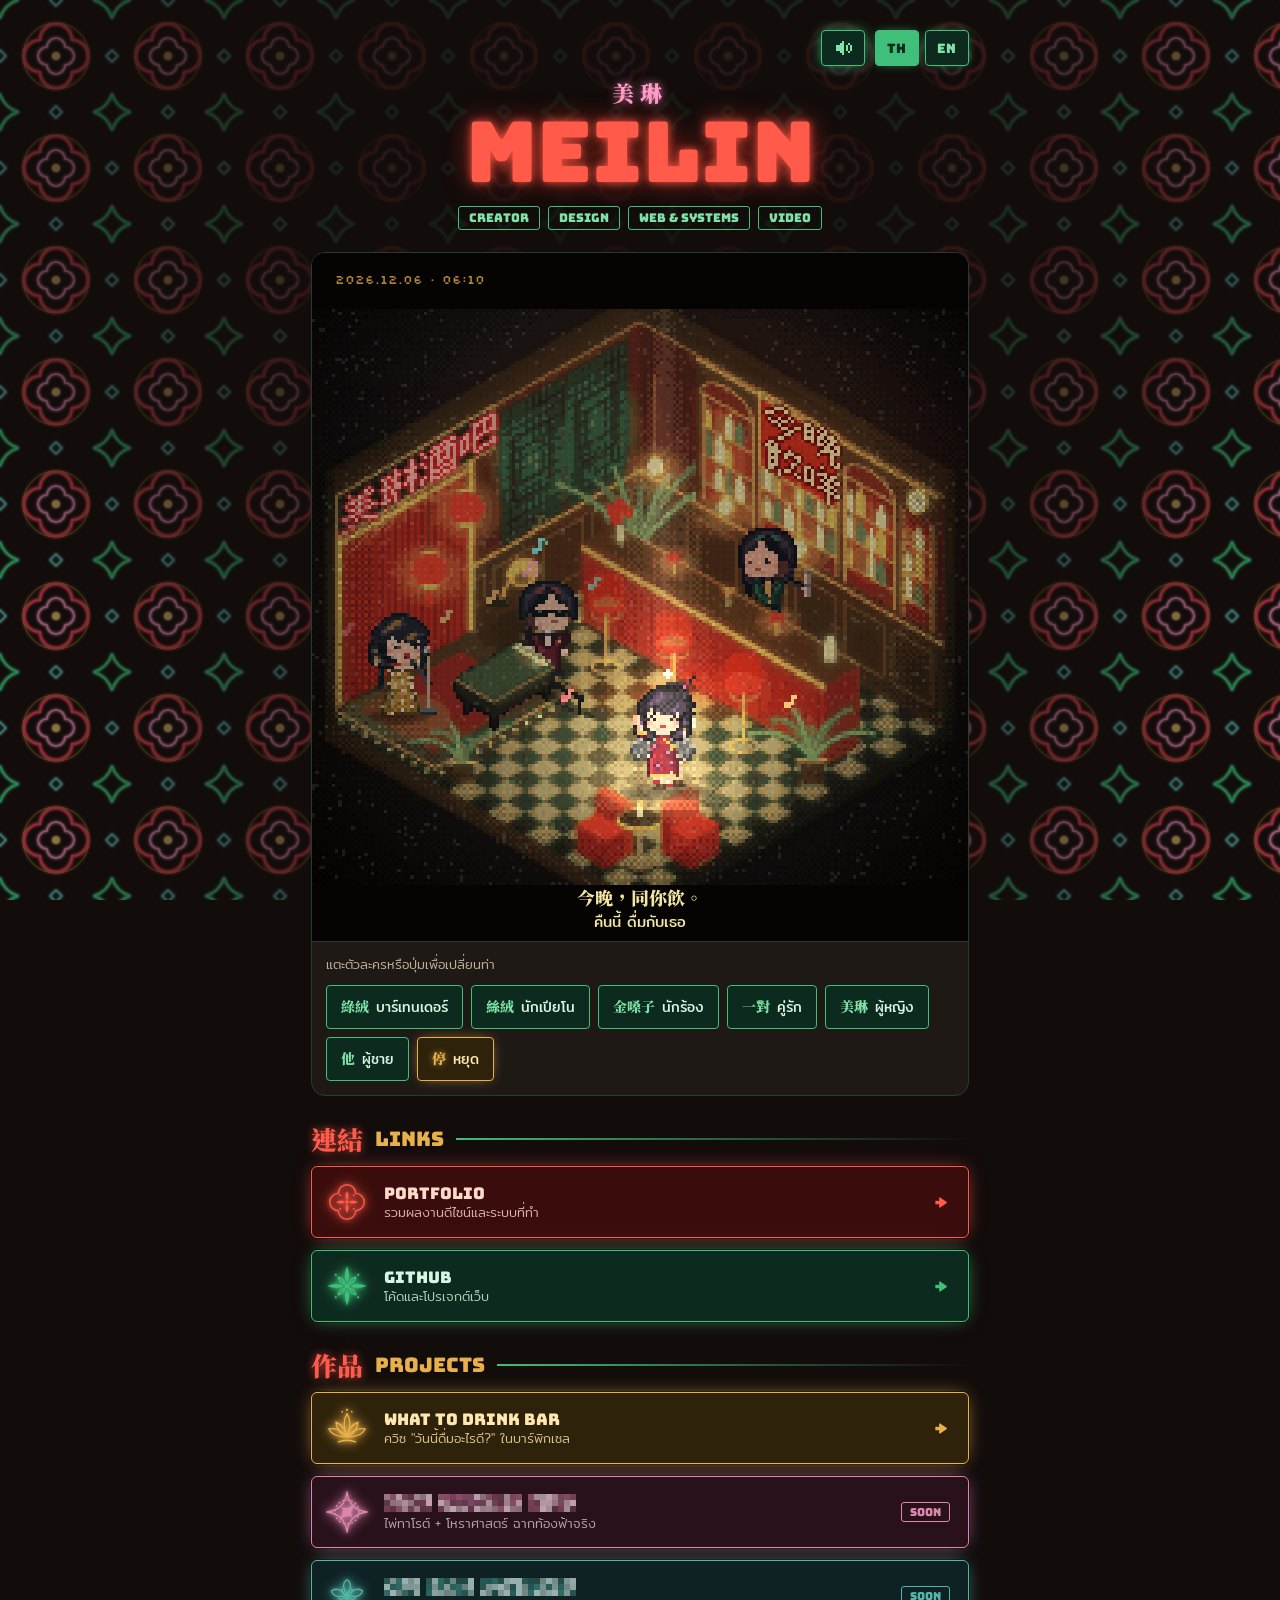
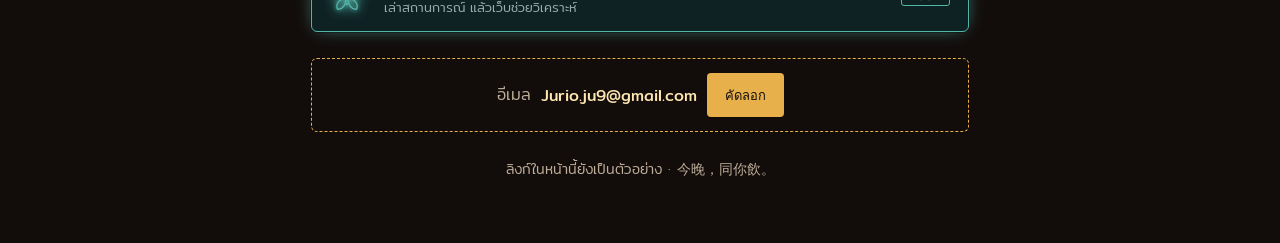
==== commit d9ea0db8: "Mosaic-hide names of unreleased projects Co-Authored-By: Claude Opus 5.5 <noreply@anthropic.com> Cla" ====
--- a/index.html
+++ b/index.html
@@ -55,6 +55,7 @@
 .lbl{flex:1;display:grid;line-height:1.3}
 .lbl b{font:400 16px "Bungee"}.lbl b.th{font:600 17px "Mitr"}
 .lbl small{font-size:13px;opacity:.8}
+.mos{display:block;max-width:100%;height:auto;margin:2px 0 3px;shape-rendering:crispEdges;filter:blur(.4px)}
 .ar{font:400 18px "Bungee";color:var(--ln)}
 .soon{font:400 11px "Bungee";color:var(--ln);border:1px solid var(--ln);padding:2px 8px;border-radius:3px;white-space:nowrap}
 .btn.off{cursor:default;opacity:.85}.btn.off:hover{transform:none}
@@ -142,13 +143,13 @@
   sub:'คืนนี้ ดื่มกับเธอ',hint:'แตะตัวละครหรือปุ่มเพื่อเปลี่ยนท่า',pause:'หยุดอนิเมชัน',play:'เล่นอนิเมชัน',music:'เพลงคลอ',
   c_b5:'บาร์เทนเดอร์',c_p3:'นักเปียโน',c_s1:'นักร้อง',c_couple:'คู่รัก',c_meana:'ผู้หญิง',c_bf:'ผู้ชาย',pz:'หยุด',pl:'เล่น',
   l_pf:'รวมผลงานดีไซน์และระบบที่ทำ',l_gh:'โค้ดและโปรเจกต์เว็บ',p_bar:'ควิซ "วันนี้ดื่มอะไรดี?" ในบาร์พิกเซล',
-  p_ft:'เว็บดูดวง',p_ftd:'ไพ่ทาโรต์ + โหราศาสตร์ ฉากท้องฟ้าจริง',p_rf:'เล่าสถานการณ์ แล้วเว็บช่วยวิเคราะห์',soon:'SOON',
+  hid:'ชื่อยังเป็นความลับ',p_ftd:'ไพ่ทาโรต์ + โหราศาสตร์ ฉากท้องฟ้าจริง',p_rf:'เล่าสถานการณ์ แล้วเว็บช่วยวิเคราะห์',soon:'SOON',
   email:'อีเมล',copy:'คัดลอก',copied:'คัดลอกแล้ว ✓',copyfail:'คัดลอกเองนะ',foot:'ลิงก์ในหน้านี้ยังเป็นตัวอย่าง'},
  en:{scene:'A late-night Shanghai lounge in isometric pixel art: black-and-white marble checker floor, gold-trimmed walnut walls, a red leather bar with arched red-lit bottle cabinets, a Chinese lattice screen glowing green, a gold-framed stage with red velvet curtains and red lanterns, palms and ferns. Two lovers swing-dance under a spotlight, a bartender works the bar, a singer and a pianist play on stage. Neon signs read 美琳酒吧 and 今晚飲咩',
   sub:'Tonight, drinking with you.',hint:'Tap a character or a button to change the move',pause:'Pause animation',play:'Play animation',music:'Background music',
   c_b5:'Bartender',c_p3:'Pianist',c_s1:'Singer',c_couple:'Lovers',c_meana:'Lady',c_bf:'Gentleman',pz:'Pause',pl:'Play',
   l_pf:'Design work and systems I’ve built',l_gh:'Code and web projects',p_bar:'A "What should I drink tonight?" quiz in a pixel bar',
-  p_ft:'Fortune Site',p_ftd:'Tarot + astrology under a real night sky',p_rf:'Describe a situation and the site helps you read it',soon:'SOON',
+  hid:'Name under wraps',p_ftd:'Tarot + astrology under a real night sky',p_rf:'Describe a situation and the site helps you read it',soon:'SOON',
   email:'Email',copy:'Copy',copied:'Copied ✓',copyfail:'Copy it manually',foot:'Links on this page are placeholders for now'}};
 let LANG=(()=>{try{const l=localStorage.getItem('lang');return l==='en'?'en':'th'}catch(e){return 'th'}})();
 const tr=k=>I18N[LANG][k]??I18N.th[k];
@@ -234,8 +235,8 @@
  {t:'GitHub',dk:'l_gh',z:'碼',u:'https://github.com/Jumeanu',k:'g'}];
 const projects=[
  {t:'WHAT TO DRINK BAR',dk:'p_bar',z:'飲',u:'./what-to-drink/',k:'y'},
- {tk:'p_ft',th:1,dk:'p_ftd',z:'星',soon:1,k:'p'},
- {t:'Red Flag Analyzer',dk:'p_rf',z:'旗',soon:1,k:'t'}];
+ {hid:[4,7,4],seed:7,dk:'p_ftd',z:'星',soon:1,k:'p'},
+ {hid:[3,4,8],seed:3,dk:'p_rf',z:'旗',soon:1,k:'t'}];
 
 const R=(d,n)=>Array.from({length:n},(_,i)=>`<path d="${d}" transform="rotate(${i*360/n} 24 24)"/>`).join('');
 const ORN={
@@ -245,7 +246,11 @@
  '星':`<g class="o"><path d="M24 3Q26.2 21.8 45 24Q26.2 26.2 24 45Q21.8 26.2 3 24Q21.8 21.8 24 3Z"/></g><g class="f"><path d="M24 11Q25.3 22.7 31.8 24Q25.3 25.3 24 37Q22.7 25.3 16.2 24Q22.7 22.7 24 11Z" transform="rotate(45 24 24)"/><circle cx="24" cy="24" r="2"/></g><g class="o"><circle cx="24" cy="24" r="12.5" stroke-dasharray="1.2 3.3"/></g>`,
  '旗':`<g class="o">${R('M24 22C19.5 17 19 10 24 7C29 10 28.5 17 24 22Z',5)}</g><g class="f"><circle cx="24" cy="24" r="2.3"/>${[36,108,180,252,324].map(a=>`<circle cx="24" cy="15.5" r="1.1" transform="rotate(${a} 24 24)"/>`).join('')}</g>`};
 const orn=z=>`<svg class="orn" viewBox="0 0 48 48" aria-hidden="true">${ORN[z]}</svg>`;
-const lbl=x=>`<span class="lbl"><b${x.th&&LANG==='th'?' class="th"':''}>${x.tk?tr(x.tk):x.t}</b><small>${tr(x.dk)}</small></span>`;
+/* mosaic for project names not released yet — the real name is not in this page */
+const mos=x=>{let r=x.seed*9301+49297,c=0,o='';const q=()=>(r=(r*9301+49297)%233280)/233280;
+ x.hid.forEach((w,i)=>{if(i)c++;for(let j=0;j<w*2;j++,c++)for(let y=0;y<3;y++){const v=q();o+=`<rect x="${c*6}" y="${y*6}" width="6" height="6" fill="${v<.45?'var(--ln)':'var(--fg)'}" opacity="${(.25+v*.6).toFixed(2)}"/>`;}});
+ return `<svg class="mos" viewBox="0 0 ${c*6} 18" width="${c*6}" height="18" role="img" aria-label="${tr('hid')}"><title>${tr('hid')}</title>${o}</svg>`;};
+const lbl=x=>`<span class="lbl">${x.hid?mos(x):`<b${x.th&&LANG==='th'?' class="th"':''}>${x.tk?tr(x.tk):x.t}</b>`}<small>${tr(x.dk)}</small></span>`;
 const item=x=>x.soon
  ?`<div class="btn off ${x.k}">${orn(x.z)}${lbl(x)}<span class="soon">${tr('soon')}</span></div>`
  :`<a class="btn ${x.k}" href="${x.u}" target="_blank" rel="noopener">${orn(x.z)}${lbl(x)}<span class="ar">→</span></a>`;
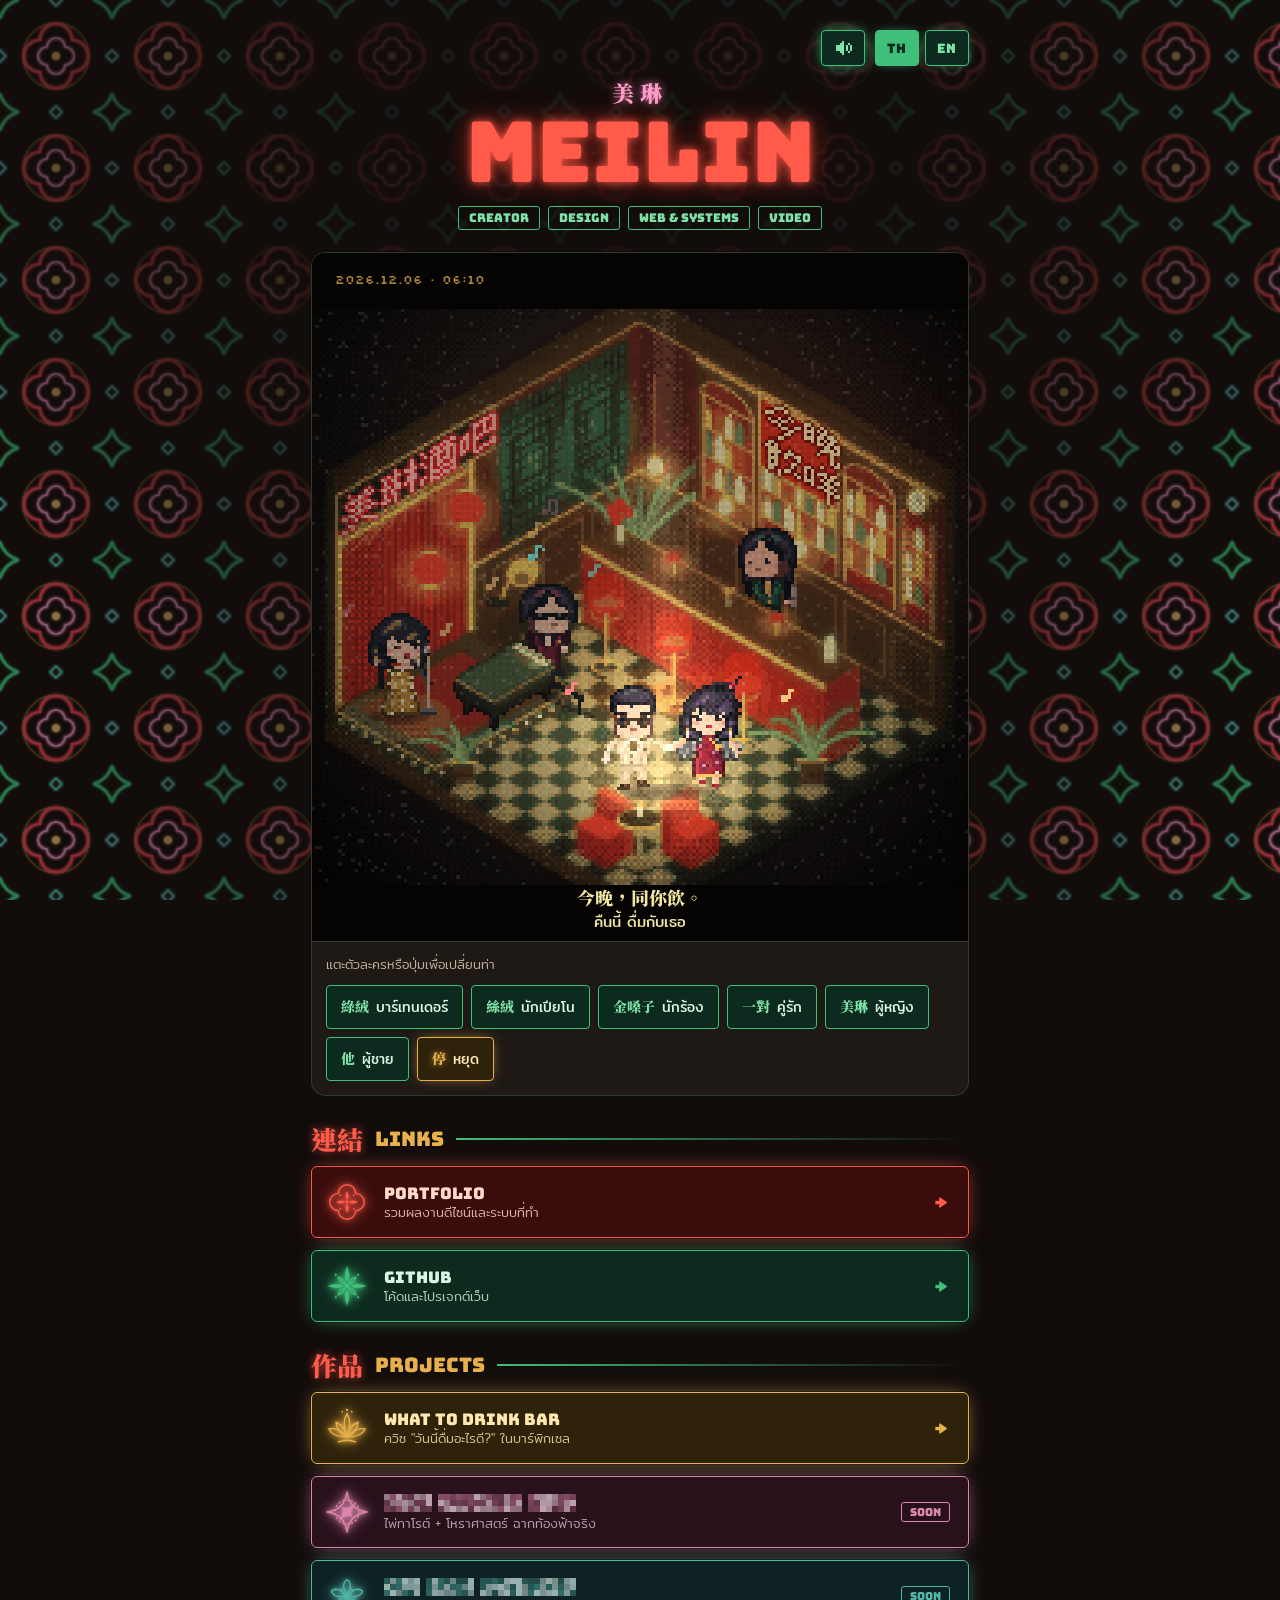
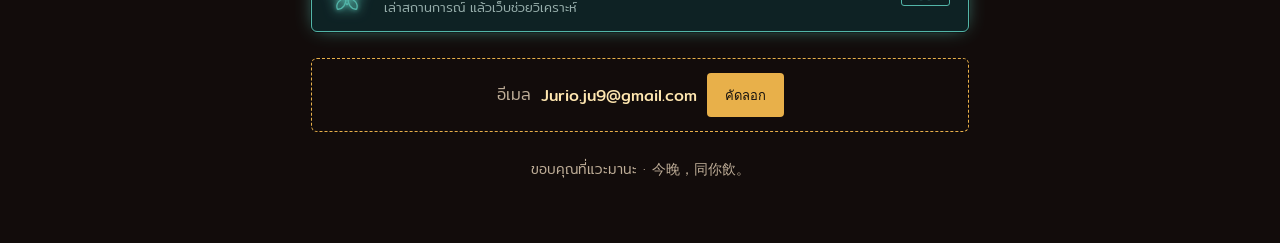
==== commit b6038782: "Footer: replace placeholder note with thank-you line Co-Authored-By: Claude Opus 5.5 <noreply@anthro" ====
--- a/index.html
+++ b/index.html
@@ -134,7 +134,7 @@
     <span data-i18n="email">อีเมล</span><code id="em">Jurio.ju9@gmail.com</code>
     <button class="copy" id="cp" type="button" data-i18n="copy">คัดลอก</button>
   </div>
-  <p class="foot"><span data-i18n="foot">ลิงก์ในหน้านี้ยังเป็นตัวอย่าง</span> · 今晚，同你飲。</p>
+  <p class="foot"><span data-i18n="foot">ขอบคุณที่แวะมานะ</span> · 今晚，同你飲。</p>
 </div>
 
 <script>
@@ -144,13 +144,13 @@
   c_b5:'บาร์เทนเดอร์',c_p3:'นักเปียโน',c_s1:'นักร้อง',c_couple:'คู่รัก',c_meana:'ผู้หญิง',c_bf:'ผู้ชาย',pz:'หยุด',pl:'เล่น',
   l_pf:'รวมผลงานดีไซน์และระบบที่ทำ',l_gh:'โค้ดและโปรเจกต์เว็บ',p_bar:'ควิซ "วันนี้ดื่มอะไรดี?" ในบาร์พิกเซล',
   hid:'ชื่อยังเป็นความลับ',p_ftd:'ไพ่ทาโรต์ + โหราศาสตร์ ฉากท้องฟ้าจริง',p_rf:'เล่าสถานการณ์ แล้วเว็บช่วยวิเคราะห์',soon:'SOON',
-  email:'อีเมล',copy:'คัดลอก',copied:'คัดลอกแล้ว ✓',copyfail:'คัดลอกเองนะ',foot:'ลิงก์ในหน้านี้ยังเป็นตัวอย่าง'},
+  email:'อีเมล',copy:'คัดลอก',copied:'คัดลอกแล้ว ✓',copyfail:'คัดลอกเองนะ',foot:'ขอบคุณที่แวะมานะ'},
  en:{scene:'A late-night Shanghai lounge in isometric pixel art: black-and-white marble checker floor, gold-trimmed walnut walls, a red leather bar with arched red-lit bottle cabinets, a Chinese lattice screen glowing green, a gold-framed stage with red velvet curtains and red lanterns, palms and ferns. Two lovers swing-dance under a spotlight, a bartender works the bar, a singer and a pianist play on stage. Neon signs read 美琳酒吧 and 今晚飲咩',
   sub:'Tonight, drinking with you.',hint:'Tap a character or a button to change the move',pause:'Pause animation',play:'Play animation',music:'Background music',
   c_b5:'Bartender',c_p3:'Pianist',c_s1:'Singer',c_couple:'Lovers',c_meana:'Lady',c_bf:'Gentleman',pz:'Pause',pl:'Play',
   l_pf:'Design work and systems I’ve built',l_gh:'Code and web projects',p_bar:'A "What should I drink tonight?" quiz in a pixel bar',
   hid:'Name under wraps',p_ftd:'Tarot + astrology under a real night sky',p_rf:'Describe a situation and the site helps you read it',soon:'SOON',
-  email:'Email',copy:'Copy',copied:'Copied ✓',copyfail:'Copy it manually',foot:'Links on this page are placeholders for now'}};
+  email:'Email',copy:'Copy',copied:'Copied ✓',copyfail:'Copy it manually',foot:'Thanks for stopping by'}};
 let LANG=(()=>{try{const l=localStorage.getItem('lang');return l==='en'?'en':'th'}catch(e){return 'th'}})();
 const tr=k=>I18N[LANG][k]??I18N.th[k];
 const onLang=[];
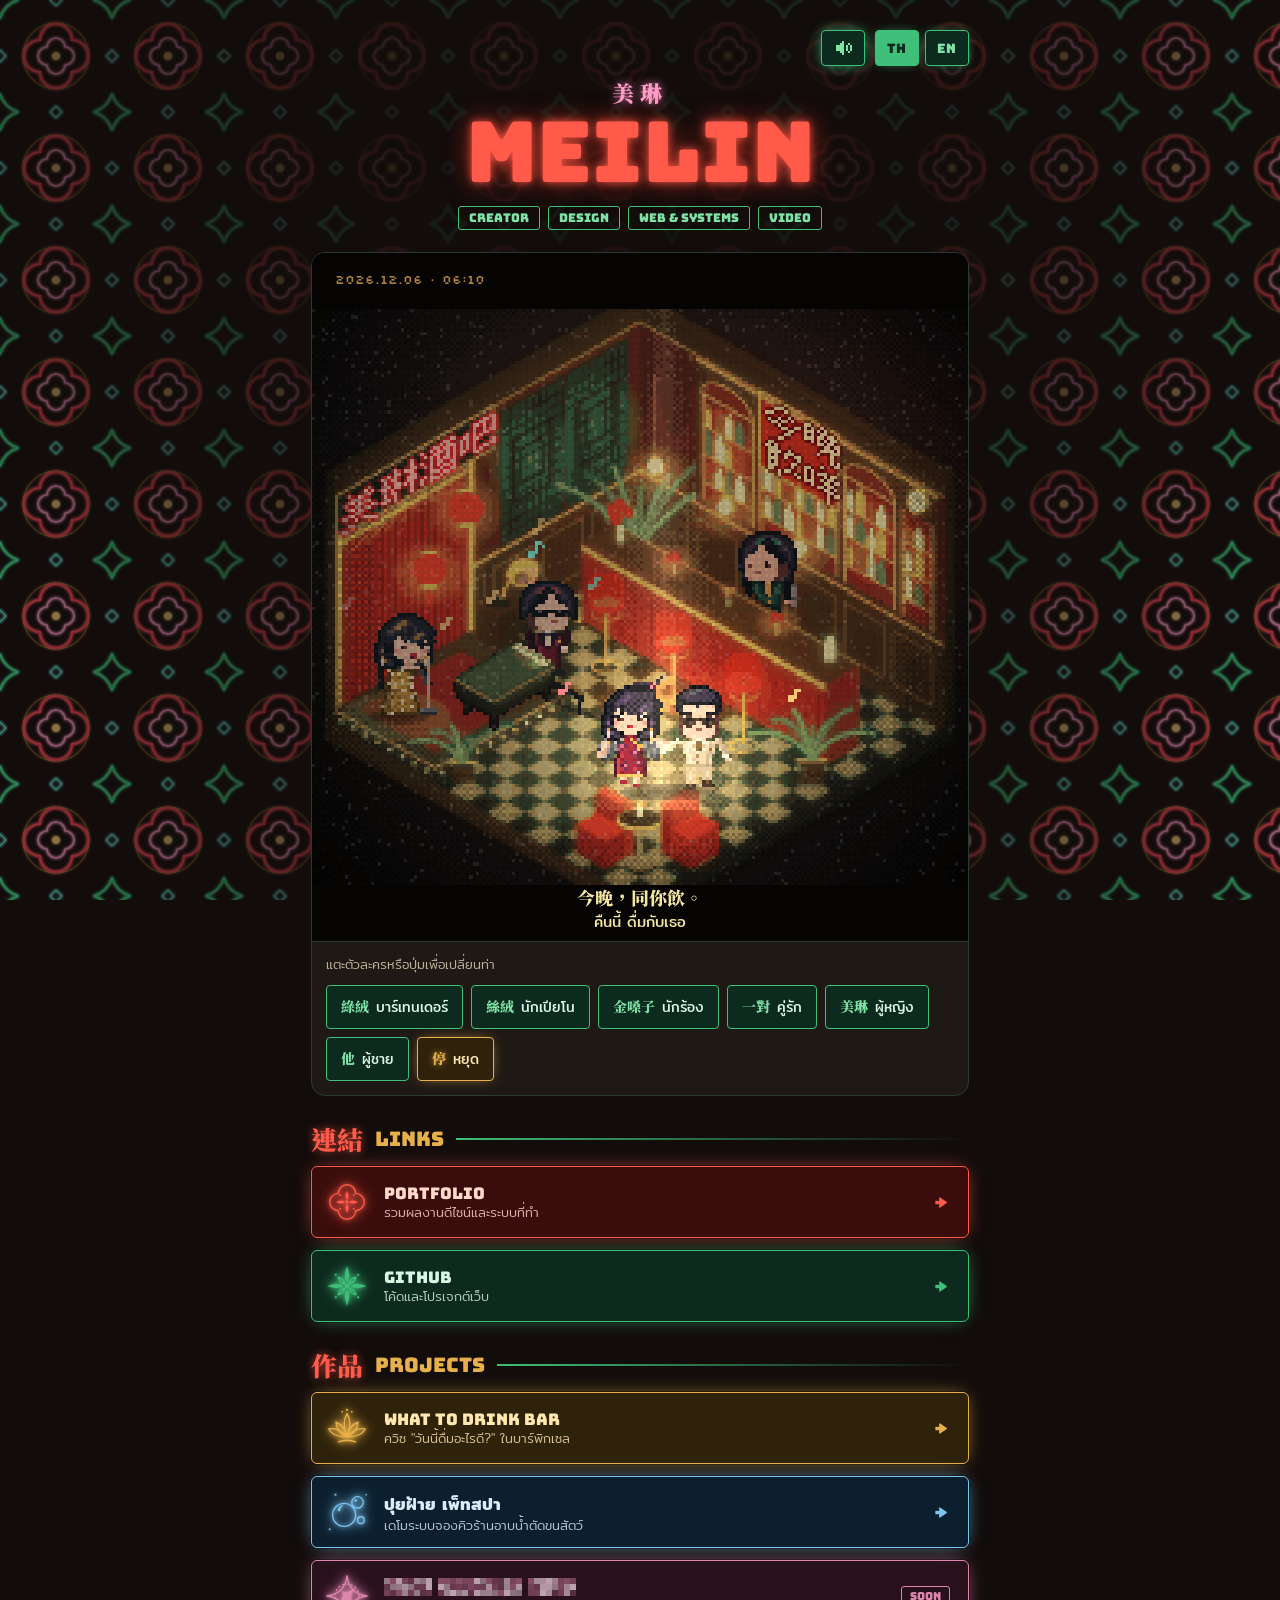
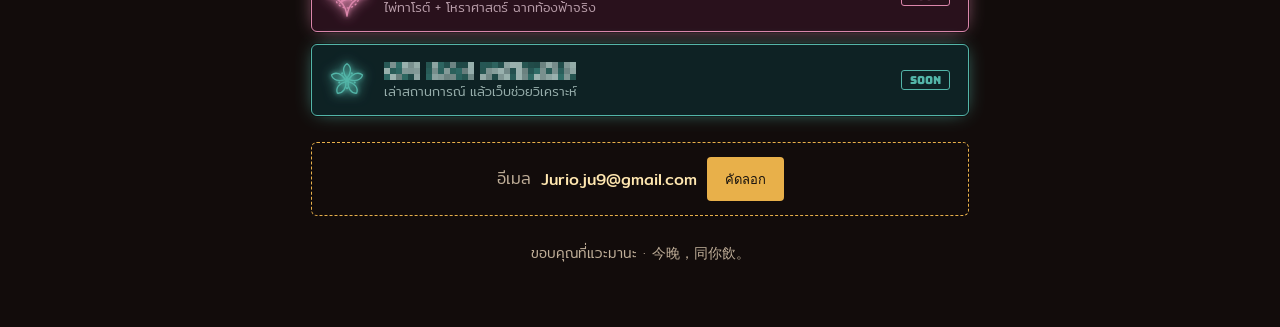
==== commit f6d73e56: "Add Puifai Pet Spa booking demo with TH/EN toggle; link it under Projects Co-Authored-By: Claude Opu" ====
--- a/index.html
+++ b/index.html
@@ -47,7 +47,7 @@
 .btn{position:relative;display:flex;align-items:center;gap:14px;min-height:68px;padding:12px 18px 12px 12px;text-decoration:none;border-radius:6px;background:var(--bg);color:var(--fg);border:1.5px solid var(--ln);box-shadow:0 0 0 1px rgba(0,0,0,.4),0 0 18px -6px var(--ln);transition:transform .15s,box-shadow .15s}
 .btn:hover,.btn:focus-visible{transform:translateY(-2px);box-shadow:0 0 0 1px rgba(0,0,0,.4),0 0 26px -2px var(--ln);outline:none}
 .btn:focus-visible{outline:2px solid #e8b04a;outline-offset:3px}
-.r{--bg:#3a0d0c;--fg:#ffd9c9;--ln:#ff5a4a}.g{--bg:#0d2a1e;--fg:#d9f5e3;--ln:#3fbf7a}.y{--bg:#2e220b;--fg:#ffe7b0;--ln:#e8b04a}.p{--bg:#2e1220;--fg:#ffe0ee;--ln:#ff9cc8}.t{--bg:#0e2629;--fg:#d6f4ef;--ln:#5fd3c4}
+.r{--bg:#3a0d0c;--fg:#ffd9c9;--ln:#ff5a4a}.g{--bg:#0d2a1e;--fg:#d9f5e3;--ln:#3fbf7a}.y{--bg:#2e220b;--fg:#ffe7b0;--ln:#e8b04a}.p{--bg:#2e1220;--fg:#ffe0ee;--ln:#ff9cc8}.t{--bg:#0e2629;--fg:#d6f4ef;--ln:#5fd3c4}.b{--bg:#0c1f2e;--fg:#dcecf7;--ln:#7cc4f0}
 .orn{width:46px;height:46px;flex:none;color:var(--ln);filter:drop-shadow(0 0 2px var(--ln)) drop-shadow(0 0 6px var(--ln));overflow:visible}
 .orn .o,.orn .o path,.orn .o circle{fill:none;stroke:currentColor;stroke-width:1.4;stroke-linejoin:round;stroke-linecap:round}
 .orn .f,.orn .f path,.orn .f circle{fill:currentColor;stroke:none}
@@ -142,13 +142,13 @@
  th:{scene:'เลานจ์บาร์เซี่ยงไฮ้ยามดึกแบบพิกเซลอาร์ตมุมไอโซเมตริก: พื้นหินอ่อนลายตารางขาวดำ ผนังไม้วอลนัทขอบทอง บาร์หนังแดงกับตู้ขวดซุ้มโค้งไฟแดง ฉากฉลุจีนแสงเขียว เวทีม่านกำมะหยี่แดงกรอบทองกับโคมแดง ต้นปาล์มและเฟิร์น คู่รักเต้นสวิงกลางห้องใต้สปอตไลต์ บาร์เทนเดอร์หลังบาร์ นักร้องกับนักเปียโนบนเวที ป้าย 美琳酒吧 และ 今晚飲咩',
   sub:'คืนนี้ ดื่มกับเธอ',hint:'แตะตัวละครหรือปุ่มเพื่อเปลี่ยนท่า',pause:'หยุดอนิเมชัน',play:'เล่นอนิเมชัน',music:'เพลงคลอ',
   c_b5:'บาร์เทนเดอร์',c_p3:'นักเปียโน',c_s1:'นักร้อง',c_couple:'คู่รัก',c_meana:'ผู้หญิง',c_bf:'ผู้ชาย',pz:'หยุด',pl:'เล่น',
-  l_pf:'รวมผลงานดีไซน์และระบบที่ทำ',l_gh:'โค้ดและโปรเจกต์เว็บ',p_bar:'ควิซ "วันนี้ดื่มอะไรดี?" ในบาร์พิกเซล',
+  l_pf:'รวมผลงานดีไซน์และระบบที่ทำ',l_gh:'โค้ดและโปรเจกต์เว็บ',p_bar:'ควิซ "วันนี้ดื่มอะไรดี?" ในบาร์พิกเซล',n_pf:'ปุยฝ้าย เพ็ทสปา',p_pf:'เดโมระบบจองคิวร้านอาบน้ำตัดขนสัตว์',
   hid:'ชื่อยังเป็นความลับ',p_ftd:'ไพ่ทาโรต์ + โหราศาสตร์ ฉากท้องฟ้าจริง',p_rf:'เล่าสถานการณ์ แล้วเว็บช่วยวิเคราะห์',soon:'SOON',
   email:'อีเมล',copy:'คัดลอก',copied:'คัดลอกแล้ว ✓',copyfail:'คัดลอกเองนะ',foot:'ขอบคุณที่แวะมานะ'},
  en:{scene:'A late-night Shanghai lounge in isometric pixel art: black-and-white marble checker floor, gold-trimmed walnut walls, a red leather bar with arched red-lit bottle cabinets, a Chinese lattice screen glowing green, a gold-framed stage with red velvet curtains and red lanterns, palms and ferns. Two lovers swing-dance under a spotlight, a bartender works the bar, a singer and a pianist play on stage. Neon signs read 美琳酒吧 and 今晚飲咩',
   sub:'Tonight, drinking with you.',hint:'Tap a character or a button to change the move',pause:'Pause animation',play:'Play animation',music:'Background music',
   c_b5:'Bartender',c_p3:'Pianist',c_s1:'Singer',c_couple:'Lovers',c_meana:'Lady',c_bf:'Gentleman',pz:'Pause',pl:'Play',
-  l_pf:'Design work and systems I’ve built',l_gh:'Code and web projects',p_bar:'A "What should I drink tonight?" quiz in a pixel bar',
+  l_pf:'Design work and systems I’ve built',l_gh:'Code and web projects',p_bar:'A "What should I drink tonight?" quiz in a pixel bar',n_pf:'PUIFAI PET SPA',p_pf:'Booking system demo for a pet grooming shop',
   hid:'Name under wraps',p_ftd:'Tarot + astrology under a real night sky',p_rf:'Describe a situation and the site helps you read it',soon:'SOON',
   email:'Email',copy:'Copy',copied:'Copied ✓',copyfail:'Copy it manually',foot:'Thanks for stopping by'}};
 let LANG=(()=>{try{const l=localStorage.getItem('lang');return l==='en'?'en':'th'}catch(e){return 'th'}})();
@@ -235,6 +235,7 @@
  {t:'GitHub',dk:'l_gh',z:'碼',u:'https://github.com/Jumeanu',k:'g'}];
 const projects=[
  {t:'WHAT TO DRINK BAR',dk:'p_bar',z:'飲',u:'./what-to-drink/',k:'y'},
+ {tk:'n_pf',th:1,dk:'p_pf',z:'浴',u:'./puifai-petspa/',k:'b'},
  {hid:[4,7,4],seed:7,dk:'p_ftd',z:'星',soon:1,k:'p'},
  {hid:[3,4,8],seed:3,dk:'p_rf',z:'旗',soon:1,k:'t'}];
 
@@ -243,6 +244,7 @@
  '作':`<path class="o" d="M15 15A9 9 0 0 1 33 15A9 9 0 0 1 33 33A9 9 0 0 1 15 33A9 9 0 0 1 15 15Z"/><g class="f">${R('M24 12.5Q27.2 18.5 24 22Q20.8 18.5 24 12.5Z',4)}<circle cx="24" cy="24" r="1.7"/>${[[17,17],[31,17],[31,31],[17,31]].map(([x,y])=>`<circle cx="${x}" cy="${y}" r="1"/>`).join('')}</g>`,
  '碼':`<g class="f">${R('M24 3.5Q28.4 15 24 20Q19.6 15 24 3.5Z',4)}</g><g class="o">${[45,135,225,315].map(a=>`<path d="M24 11Q27 16.5 24 20.5Q21 16.5 24 11Z" transform="rotate(${a} 24 24)"/>`).join('')}</g><g class="f"><circle cx="24" cy="24" r="2.4"/>${[45,135,225,315].map(a=>`<circle cx="24" cy="7.5" r="1.1" transform="rotate(${a} 24 24)"/>`).join('')}</g>`,
  '飲':`<g class="o"><path d="M24 9Q30 19 24 33Q18 19 24 9Z"/><path d="M24 33Q14 30 12.5 18Q21 21 24 33Z"/><path d="M24 33Q34 30 35.5 18Q27 21 24 33Z"/><path d="M24 33Q10 34 5 25Q15 23 24 33Z"/><path d="M24 33Q38 34 43 25Q33 23 24 33Z"/><path d="M15 38.5Q24 35 33 38.5"/></g><g class="f"><circle cx="24" cy="5" r="1.2"/><circle cx="19" cy="7" r=".9"/><circle cx="29" cy="7" r=".9"/></g>`,
+ '浴':`<g class="o"><circle cx="21" cy="27" r="12"/><circle cx="35" cy="14" r="6"/><circle cx="38.5" cy="32.5" r="3.5"/></g><g class="f"><path d="M14 22.5Q15.5 17.5 20.5 16Q16.8 19.5 16.6 23.6Z"/><circle cx="33" cy="12" r="1.4"/><circle cx="12" cy="6" r="1.1"/><circle cx="44" cy="6" r=".9"/><circle cx="6" cy="42" r="1"/></g>`,
  '星':`<g class="o"><path d="M24 3Q26.2 21.8 45 24Q26.2 26.2 24 45Q21.8 26.2 3 24Q21.8 21.8 24 3Z"/></g><g class="f"><path d="M24 11Q25.3 22.7 31.8 24Q25.3 25.3 24 37Q22.7 25.3 16.2 24Q22.7 22.7 24 11Z" transform="rotate(45 24 24)"/><circle cx="24" cy="24" r="2"/></g><g class="o"><circle cx="24" cy="24" r="12.5" stroke-dasharray="1.2 3.3"/></g>`,
  '旗':`<g class="o">${R('M24 22C19.5 17 19 10 24 7C29 10 28.5 17 24 22Z',5)}</g><g class="f"><circle cx="24" cy="24" r="2.3"/>${[36,108,180,252,324].map(a=>`<circle cx="24" cy="15.5" r="1.1" transform="rotate(${a} 24 24)"/>`).join('')}</g>`};
 const orn=z=>`<svg class="orn" viewBox="0 0 48 48" aria-hidden="true">${ORN[z]}</svg>`;
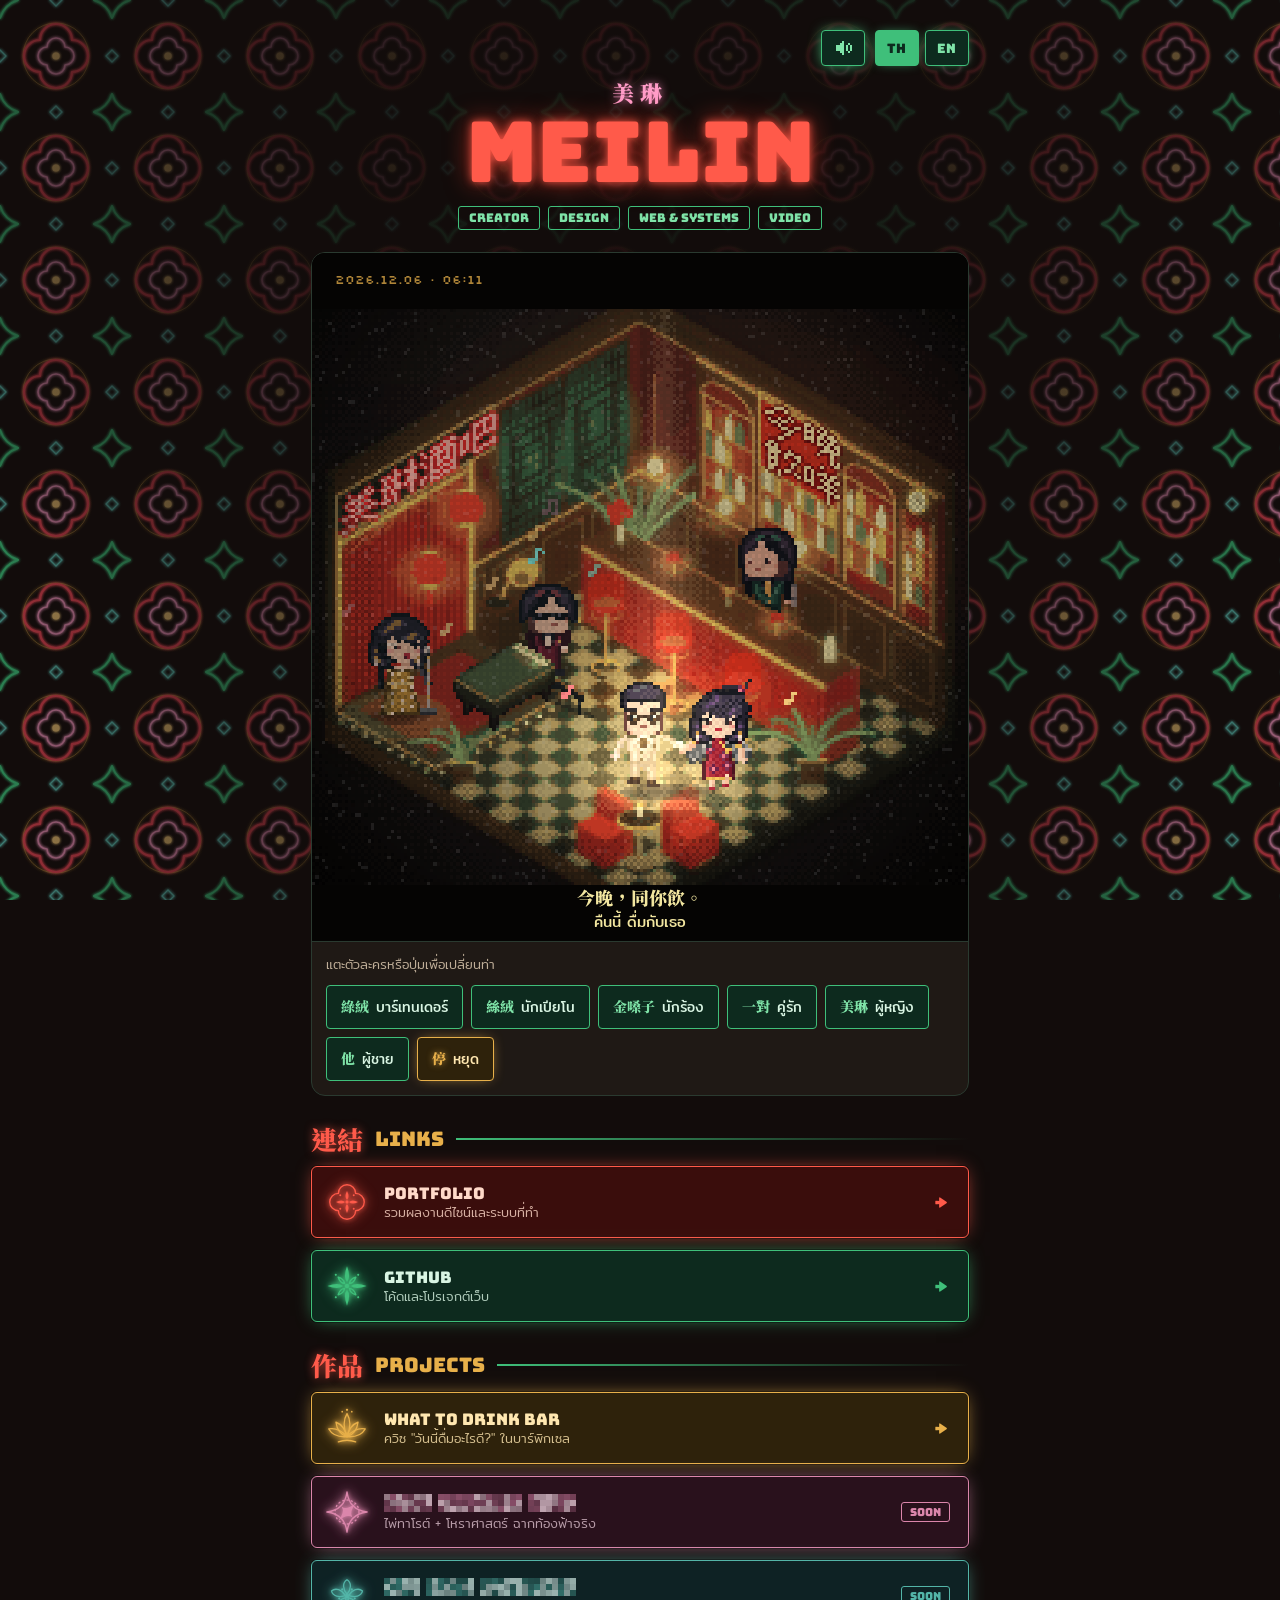
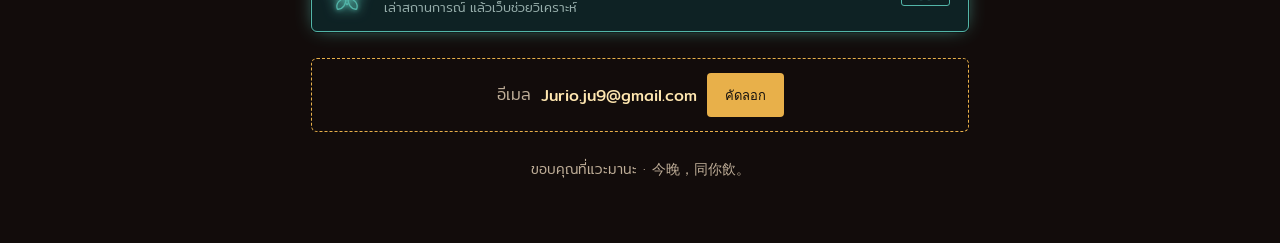
==== commit 21860b90: "Point the Portfolio link at the Puifai Pet Spa demo instead of a separate project card Co-Authored-B" ====
--- a/index.html
+++ b/index.html
@@ -47,7 +47,7 @@
 .btn{position:relative;display:flex;align-items:center;gap:14px;min-height:68px;padding:12px 18px 12px 12px;text-decoration:none;border-radius:6px;background:var(--bg);color:var(--fg);border:1.5px solid var(--ln);box-shadow:0 0 0 1px rgba(0,0,0,.4),0 0 18px -6px var(--ln);transition:transform .15s,box-shadow .15s}
 .btn:hover,.btn:focus-visible{transform:translateY(-2px);box-shadow:0 0 0 1px rgba(0,0,0,.4),0 0 26px -2px var(--ln);outline:none}
 .btn:focus-visible{outline:2px solid #e8b04a;outline-offset:3px}
-.r{--bg:#3a0d0c;--fg:#ffd9c9;--ln:#ff5a4a}.g{--bg:#0d2a1e;--fg:#d9f5e3;--ln:#3fbf7a}.y{--bg:#2e220b;--fg:#ffe7b0;--ln:#e8b04a}.p{--bg:#2e1220;--fg:#ffe0ee;--ln:#ff9cc8}.t{--bg:#0e2629;--fg:#d6f4ef;--ln:#5fd3c4}.b{--bg:#0c1f2e;--fg:#dcecf7;--ln:#7cc4f0}
+.r{--bg:#3a0d0c;--fg:#ffd9c9;--ln:#ff5a4a}.g{--bg:#0d2a1e;--fg:#d9f5e3;--ln:#3fbf7a}.y{--bg:#2e220b;--fg:#ffe7b0;--ln:#e8b04a}.p{--bg:#2e1220;--fg:#ffe0ee;--ln:#ff9cc8}.t{--bg:#0e2629;--fg:#d6f4ef;--ln:#5fd3c4}
 .orn{width:46px;height:46px;flex:none;color:var(--ln);filter:drop-shadow(0 0 2px var(--ln)) drop-shadow(0 0 6px var(--ln));overflow:visible}
 .orn .o,.orn .o path,.orn .o circle{fill:none;stroke:currentColor;stroke-width:1.4;stroke-linejoin:round;stroke-linecap:round}
 .orn .f,.orn .f path,.orn .f circle{fill:currentColor;stroke:none}
@@ -142,13 +142,13 @@
  th:{scene:'เลานจ์บาร์เซี่ยงไฮ้ยามดึกแบบพิกเซลอาร์ตมุมไอโซเมตริก: พื้นหินอ่อนลายตารางขาวดำ ผนังไม้วอลนัทขอบทอง บาร์หนังแดงกับตู้ขวดซุ้มโค้งไฟแดง ฉากฉลุจีนแสงเขียว เวทีม่านกำมะหยี่แดงกรอบทองกับโคมแดง ต้นปาล์มและเฟิร์น คู่รักเต้นสวิงกลางห้องใต้สปอตไลต์ บาร์เทนเดอร์หลังบาร์ นักร้องกับนักเปียโนบนเวที ป้าย 美琳酒吧 และ 今晚飲咩',
   sub:'คืนนี้ ดื่มกับเธอ',hint:'แตะตัวละครหรือปุ่มเพื่อเปลี่ยนท่า',pause:'หยุดอนิเมชัน',play:'เล่นอนิเมชัน',music:'เพลงคลอ',
   c_b5:'บาร์เทนเดอร์',c_p3:'นักเปียโน',c_s1:'นักร้อง',c_couple:'คู่รัก',c_meana:'ผู้หญิง',c_bf:'ผู้ชาย',pz:'หยุด',pl:'เล่น',
-  l_pf:'รวมผลงานดีไซน์และระบบที่ทำ',l_gh:'โค้ดและโปรเจกต์เว็บ',p_bar:'ควิซ "วันนี้ดื่มอะไรดี?" ในบาร์พิกเซล',n_pf:'ปุยฝ้าย เพ็ทสปา',p_pf:'เดโมระบบจองคิวร้านอาบน้ำตัดขนสัตว์',
+  l_pf:'รวมผลงานดีไซน์และระบบที่ทำ',l_gh:'โค้ดและโปรเจกต์เว็บ',p_bar:'ควิซ "วันนี้ดื่มอะไรดี?" ในบาร์พิกเซล',
   hid:'ชื่อยังเป็นความลับ',p_ftd:'ไพ่ทาโรต์ + โหราศาสตร์ ฉากท้องฟ้าจริง',p_rf:'เล่าสถานการณ์ แล้วเว็บช่วยวิเคราะห์',soon:'SOON',
   email:'อีเมล',copy:'คัดลอก',copied:'คัดลอกแล้ว ✓',copyfail:'คัดลอกเองนะ',foot:'ขอบคุณที่แวะมานะ'},
  en:{scene:'A late-night Shanghai lounge in isometric pixel art: black-and-white marble checker floor, gold-trimmed walnut walls, a red leather bar with arched red-lit bottle cabinets, a Chinese lattice screen glowing green, a gold-framed stage with red velvet curtains and red lanterns, palms and ferns. Two lovers swing-dance under a spotlight, a bartender works the bar, a singer and a pianist play on stage. Neon signs read 美琳酒吧 and 今晚飲咩',
   sub:'Tonight, drinking with you.',hint:'Tap a character or a button to change the move',pause:'Pause animation',play:'Play animation',music:'Background music',
   c_b5:'Bartender',c_p3:'Pianist',c_s1:'Singer',c_couple:'Lovers',c_meana:'Lady',c_bf:'Gentleman',pz:'Pause',pl:'Play',
-  l_pf:'Design work and systems I’ve built',l_gh:'Code and web projects',p_bar:'A "What should I drink tonight?" quiz in a pixel bar',n_pf:'PUIFAI PET SPA',p_pf:'Booking system demo for a pet grooming shop',
+  l_pf:'Design work and systems I’ve built',l_gh:'Code and web projects',p_bar:'A "What should I drink tonight?" quiz in a pixel bar',
   hid:'Name under wraps',p_ftd:'Tarot + astrology under a real night sky',p_rf:'Describe a situation and the site helps you read it',soon:'SOON',
   email:'Email',copy:'Copy',copied:'Copied ✓',copyfail:'Copy it manually',foot:'Thanks for stopping by'}};
 let LANG=(()=>{try{const l=localStorage.getItem('lang');return l==='en'?'en':'th'}catch(e){return 'th'}})();
@@ -231,11 +231,10 @@
 <script>
 {
 const links=[
- {t:'Portfolio',dk:'l_pf',z:'作',u:'#',k:'r'},
+ {t:'Portfolio',dk:'l_pf',z:'作',u:'./puifai-petspa/',k:'r'},
  {t:'GitHub',dk:'l_gh',z:'碼',u:'https://github.com/Jumeanu',k:'g'}];
 const projects=[
  {t:'WHAT TO DRINK BAR',dk:'p_bar',z:'飲',u:'./what-to-drink/',k:'y'},
- {tk:'n_pf',th:1,dk:'p_pf',z:'浴',u:'./puifai-petspa/',k:'b'},
  {hid:[4,7,4],seed:7,dk:'p_ftd',z:'星',soon:1,k:'p'},
  {hid:[3,4,8],seed:3,dk:'p_rf',z:'旗',soon:1,k:'t'}];
 
@@ -244,7 +243,6 @@
  '作':`<path class="o" d="M15 15A9 9 0 0 1 33 15A9 9 0 0 1 33 33A9 9 0 0 1 15 33A9 9 0 0 1 15 15Z"/><g class="f">${R('M24 12.5Q27.2 18.5 24 22Q20.8 18.5 24 12.5Z',4)}<circle cx="24" cy="24" r="1.7"/>${[[17,17],[31,17],[31,31],[17,31]].map(([x,y])=>`<circle cx="${x}" cy="${y}" r="1"/>`).join('')}</g>`,
  '碼':`<g class="f">${R('M24 3.5Q28.4 15 24 20Q19.6 15 24 3.5Z',4)}</g><g class="o">${[45,135,225,315].map(a=>`<path d="M24 11Q27 16.5 24 20.5Q21 16.5 24 11Z" transform="rotate(${a} 24 24)"/>`).join('')}</g><g class="f"><circle cx="24" cy="24" r="2.4"/>${[45,135,225,315].map(a=>`<circle cx="24" cy="7.5" r="1.1" transform="rotate(${a} 24 24)"/>`).join('')}</g>`,
  '飲':`<g class="o"><path d="M24 9Q30 19 24 33Q18 19 24 9Z"/><path d="M24 33Q14 30 12.5 18Q21 21 24 33Z"/><path d="M24 33Q34 30 35.5 18Q27 21 24 33Z"/><path d="M24 33Q10 34 5 25Q15 23 24 33Z"/><path d="M24 33Q38 34 43 25Q33 23 24 33Z"/><path d="M15 38.5Q24 35 33 38.5"/></g><g class="f"><circle cx="24" cy="5" r="1.2"/><circle cx="19" cy="7" r=".9"/><circle cx="29" cy="7" r=".9"/></g>`,
- '浴':`<g class="o"><circle cx="21" cy="27" r="12"/><circle cx="35" cy="14" r="6"/><circle cx="38.5" cy="32.5" r="3.5"/></g><g class="f"><path d="M14 22.5Q15.5 17.5 20.5 16Q16.8 19.5 16.6 23.6Z"/><circle cx="33" cy="12" r="1.4"/><circle cx="12" cy="6" r="1.1"/><circle cx="44" cy="6" r=".9"/><circle cx="6" cy="42" r="1"/></g>`,
  '星':`<g class="o"><path d="M24 3Q26.2 21.8 45 24Q26.2 26.2 24 45Q21.8 26.2 3 24Q21.8 21.8 24 3Z"/></g><g class="f"><path d="M24 11Q25.3 22.7 31.8 24Q25.3 25.3 24 37Q22.7 25.3 16.2 24Q22.7 22.7 24 11Z" transform="rotate(45 24 24)"/><circle cx="24" cy="24" r="2"/></g><g class="o"><circle cx="24" cy="24" r="12.5" stroke-dasharray="1.2 3.3"/></g>`,
  '旗':`<g class="o">${R('M24 22C19.5 17 19 10 24 7C29 10 28.5 17 24 22Z',5)}</g><g class="f"><circle cx="24" cy="24" r="2.3"/>${[36,108,180,252,324].map(a=>`<circle cx="24" cy="15.5" r="1.1" transform="rotate(${a} 24 24)"/>`).join('')}</g>`};
 const orn=z=>`<svg class="orn" viewBox="0 0 48 48" aria-hidden="true">${ORN[z]}</svg>`;
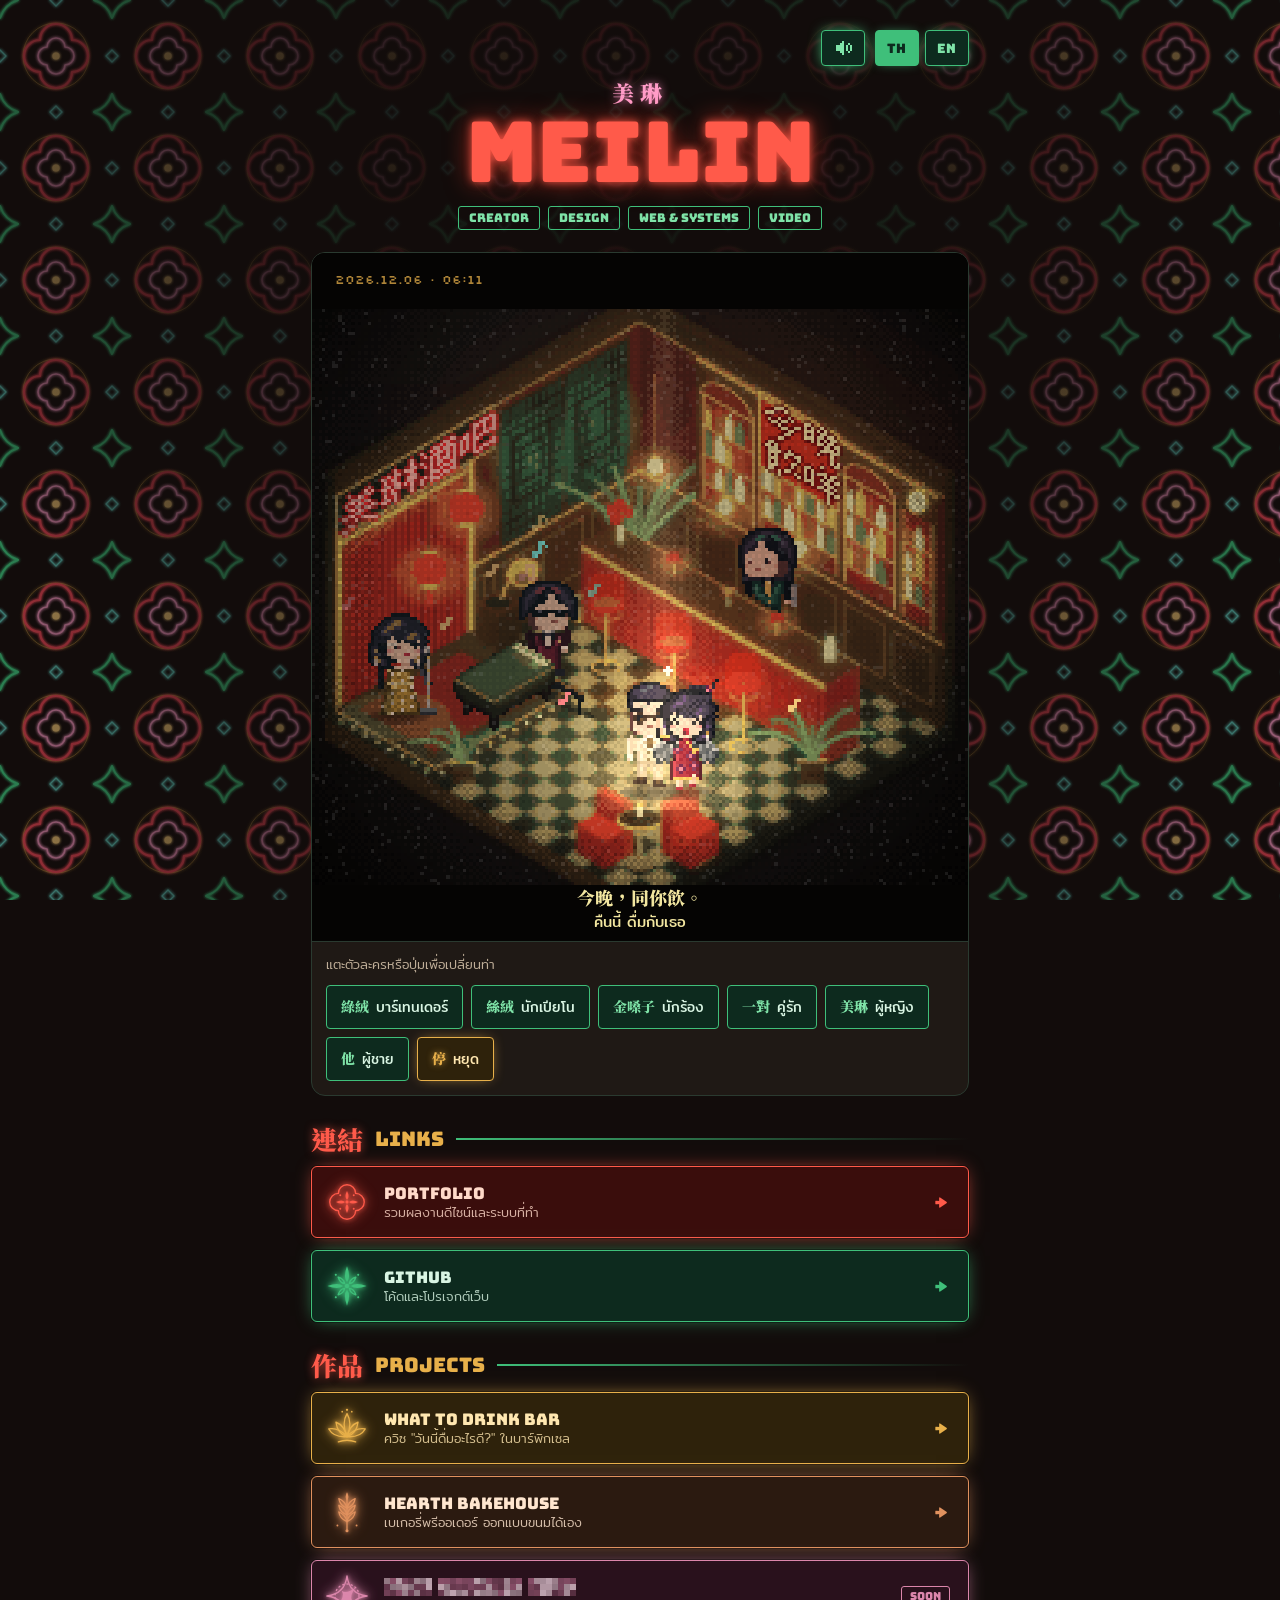
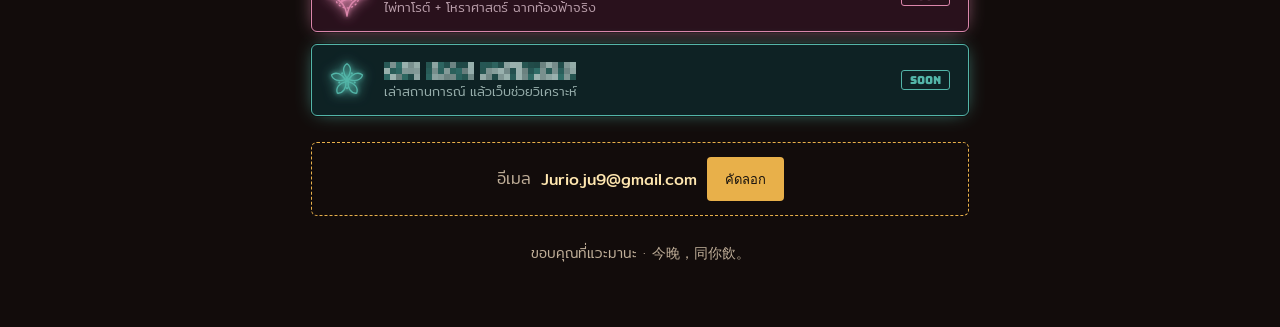
==== commit 1b2aa121: "Add Hearth Bakehouse to the projects list Built output of Jumeanu/Hearth_Bakery (npm run build:publi" ====
--- a/index.html
+++ b/index.html
@@ -47,7 +47,7 @@
 .btn{position:relative;display:flex;align-items:center;gap:14px;min-height:68px;padding:12px 18px 12px 12px;text-decoration:none;border-radius:6px;background:var(--bg);color:var(--fg);border:1.5px solid var(--ln);box-shadow:0 0 0 1px rgba(0,0,0,.4),0 0 18px -6px var(--ln);transition:transform .15s,box-shadow .15s}
 .btn:hover,.btn:focus-visible{transform:translateY(-2px);box-shadow:0 0 0 1px rgba(0,0,0,.4),0 0 26px -2px var(--ln);outline:none}
 .btn:focus-visible{outline:2px solid #e8b04a;outline-offset:3px}
-.r{--bg:#3a0d0c;--fg:#ffd9c9;--ln:#ff5a4a}.g{--bg:#0d2a1e;--fg:#d9f5e3;--ln:#3fbf7a}.y{--bg:#2e220b;--fg:#ffe7b0;--ln:#e8b04a}.p{--bg:#2e1220;--fg:#ffe0ee;--ln:#ff9cc8}.t{--bg:#0e2629;--fg:#d6f4ef;--ln:#5fd3c4}
+.r{--bg:#3a0d0c;--fg:#ffd9c9;--ln:#ff5a4a}.g{--bg:#0d2a1e;--fg:#d9f5e3;--ln:#3fbf7a}.y{--bg:#2e220b;--fg:#ffe7b0;--ln:#e8b04a}.p{--bg:#2e1220;--fg:#ffe0ee;--ln:#ff9cc8}.t{--bg:#0e2629;--fg:#d6f4ef;--ln:#5fd3c4}.c{--bg:#2b1a10;--fg:#ffe6cf;--ln:#e0915e}
 .orn{width:46px;height:46px;flex:none;color:var(--ln);filter:drop-shadow(0 0 2px var(--ln)) drop-shadow(0 0 6px var(--ln));overflow:visible}
 .orn .o,.orn .o path,.orn .o circle{fill:none;stroke:currentColor;stroke-width:1.4;stroke-linejoin:round;stroke-linecap:round}
 .orn .f,.orn .f path,.orn .f circle{fill:currentColor;stroke:none}
@@ -142,13 +142,13 @@
  th:{scene:'เลานจ์บาร์เซี่ยงไฮ้ยามดึกแบบพิกเซลอาร์ตมุมไอโซเมตริก: พื้นหินอ่อนลายตารางขาวดำ ผนังไม้วอลนัทขอบทอง บาร์หนังแดงกับตู้ขวดซุ้มโค้งไฟแดง ฉากฉลุจีนแสงเขียว เวทีม่านกำมะหยี่แดงกรอบทองกับโคมแดง ต้นปาล์มและเฟิร์น คู่รักเต้นสวิงกลางห้องใต้สปอตไลต์ บาร์เทนเดอร์หลังบาร์ นักร้องกับนักเปียโนบนเวที ป้าย 美琳酒吧 และ 今晚飲咩',
   sub:'คืนนี้ ดื่มกับเธอ',hint:'แตะตัวละครหรือปุ่มเพื่อเปลี่ยนท่า',pause:'หยุดอนิเมชัน',play:'เล่นอนิเมชัน',music:'เพลงคลอ',
   c_b5:'บาร์เทนเดอร์',c_p3:'นักเปียโน',c_s1:'นักร้อง',c_couple:'คู่รัก',c_meana:'ผู้หญิง',c_bf:'ผู้ชาย',pz:'หยุด',pl:'เล่น',
-  l_pf:'รวมผลงานดีไซน์และระบบที่ทำ',l_gh:'โค้ดและโปรเจกต์เว็บ',p_bar:'ควิซ "วันนี้ดื่มอะไรดี?" ในบาร์พิกเซล',
+  l_pf:'รวมผลงานดีไซน์และระบบที่ทำ',l_gh:'โค้ดและโปรเจกต์เว็บ',p_bar:'ควิซ "วันนี้ดื่มอะไรดี?" ในบาร์พิกเซล',p_hb:'เบเกอรี่พรีออเดอร์ ออกแบบขนมได้เอง',
   hid:'ชื่อยังเป็นความลับ',p_ftd:'ไพ่ทาโรต์ + โหราศาสตร์ ฉากท้องฟ้าจริง',p_rf:'เล่าสถานการณ์ แล้วเว็บช่วยวิเคราะห์',soon:'SOON',
   email:'อีเมล',copy:'คัดลอก',copied:'คัดลอกแล้ว ✓',copyfail:'คัดลอกเองนะ',foot:'ขอบคุณที่แวะมานะ'},
  en:{scene:'A late-night Shanghai lounge in isometric pixel art: black-and-white marble checker floor, gold-trimmed walnut walls, a red leather bar with arched red-lit bottle cabinets, a Chinese lattice screen glowing green, a gold-framed stage with red velvet curtains and red lanterns, palms and ferns. Two lovers swing-dance under a spotlight, a bartender works the bar, a singer and a pianist play on stage. Neon signs read 美琳酒吧 and 今晚飲咩',
   sub:'Tonight, drinking with you.',hint:'Tap a character or a button to change the move',pause:'Pause animation',play:'Play animation',music:'Background music',
   c_b5:'Bartender',c_p3:'Pianist',c_s1:'Singer',c_couple:'Lovers',c_meana:'Lady',c_bf:'Gentleman',pz:'Pause',pl:'Play',
-  l_pf:'Design work and systems I’ve built',l_gh:'Code and web projects',p_bar:'A "What should I drink tonight?" quiz in a pixel bar',
+  l_pf:'Design work and systems I’ve built',l_gh:'Code and web projects',p_bar:'A "What should I drink tonight?" quiz in a pixel bar',p_hb:'A pre-order bakery where you build your own bake, step by step',
   hid:'Name under wraps',p_ftd:'Tarot + astrology under a real night sky',p_rf:'Describe a situation and the site helps you read it',soon:'SOON',
   email:'Email',copy:'Copy',copied:'Copied ✓',copyfail:'Copy it manually',foot:'Thanks for stopping by'}};
 let LANG=(()=>{try{const l=localStorage.getItem('lang');return l==='en'?'en':'th'}catch(e){return 'th'}})();
@@ -235,6 +235,7 @@
  {t:'GitHub',dk:'l_gh',z:'碼',u:'https://github.com/Jumeanu',k:'g'}];
 const projects=[
  {t:'WHAT TO DRINK BAR',dk:'p_bar',z:'飲',u:'./what-to-drink/',k:'y'},
+ {t:'HEARTH BAKEHOUSE',dk:'p_hb',z:'焙',u:'./hearth-bakery/',k:'c'},
  {hid:[4,7,4],seed:7,dk:'p_ftd',z:'星',soon:1,k:'p'},
  {hid:[3,4,8],seed:3,dk:'p_rf',z:'旗',soon:1,k:'t'}];
 
@@ -244,6 +245,7 @@
  '碼':`<g class="f">${R('M24 3.5Q28.4 15 24 20Q19.6 15 24 3.5Z',4)}</g><g class="o">${[45,135,225,315].map(a=>`<path d="M24 11Q27 16.5 24 20.5Q21 16.5 24 11Z" transform="rotate(${a} 24 24)"/>`).join('')}</g><g class="f"><circle cx="24" cy="24" r="2.4"/>${[45,135,225,315].map(a=>`<circle cx="24" cy="7.5" r="1.1" transform="rotate(${a} 24 24)"/>`).join('')}</g>`,
  '飲':`<g class="o"><path d="M24 9Q30 19 24 33Q18 19 24 9Z"/><path d="M24 33Q14 30 12.5 18Q21 21 24 33Z"/><path d="M24 33Q34 30 35.5 18Q27 21 24 33Z"/><path d="M24 33Q10 34 5 25Q15 23 24 33Z"/><path d="M24 33Q38 34 43 25Q33 23 24 33Z"/><path d="M15 38.5Q24 35 33 38.5"/></g><g class="f"><circle cx="24" cy="5" r="1.2"/><circle cx="19" cy="7" r=".9"/><circle cx="29" cy="7" r=".9"/></g>`,
  '星':`<g class="o"><path d="M24 3Q26.2 21.8 45 24Q26.2 26.2 24 45Q21.8 26.2 3 24Q21.8 21.8 24 3Z"/></g><g class="f"><path d="M24 11Q25.3 22.7 31.8 24Q25.3 25.3 24 37Q22.7 25.3 16.2 24Q22.7 22.7 24 11Z" transform="rotate(45 24 24)"/><circle cx="24" cy="24" r="2"/></g><g class="o"><circle cx="24" cy="24" r="12.5" stroke-dasharray="1.2 3.3"/></g>`,
+ '焙':`<g class="o"><path d="M24 10V43"/>${[13,20,27].map(y=>`<path d="M24 ${y+7}Q16.5 ${y+4} 15.5 ${y-3}Q22.5 ${y} 24 ${y+7}Z"/><path d="M24 ${y+7}Q31.5 ${y+4} 32.5 ${y-3}Q25.5 ${y} 24 ${y+7}Z"/>`).join('')}</g><g class="f"><path d="M24 3.5Q26.8 8 24 12.5Q21.2 8 24 3.5Z"/><circle cx="24" cy="43.5" r="1.6"/><circle cx="14" cy="38" r="1"/><circle cx="34" cy="38" r="1"/></g>`,
  '旗':`<g class="o">${R('M24 22C19.5 17 19 10 24 7C29 10 28.5 17 24 22Z',5)}</g><g class="f"><circle cx="24" cy="24" r="2.3"/>${[36,108,180,252,324].map(a=>`<circle cx="24" cy="15.5" r="1.1" transform="rotate(${a} 24 24)"/>`).join('')}</g>`};
 const orn=z=>`<svg class="orn" viewBox="0 0 48 48" aria-hidden="true">${ORN[z]}</svg>`;
 /* mosaic for project names not released yet — the real name is not in this page */
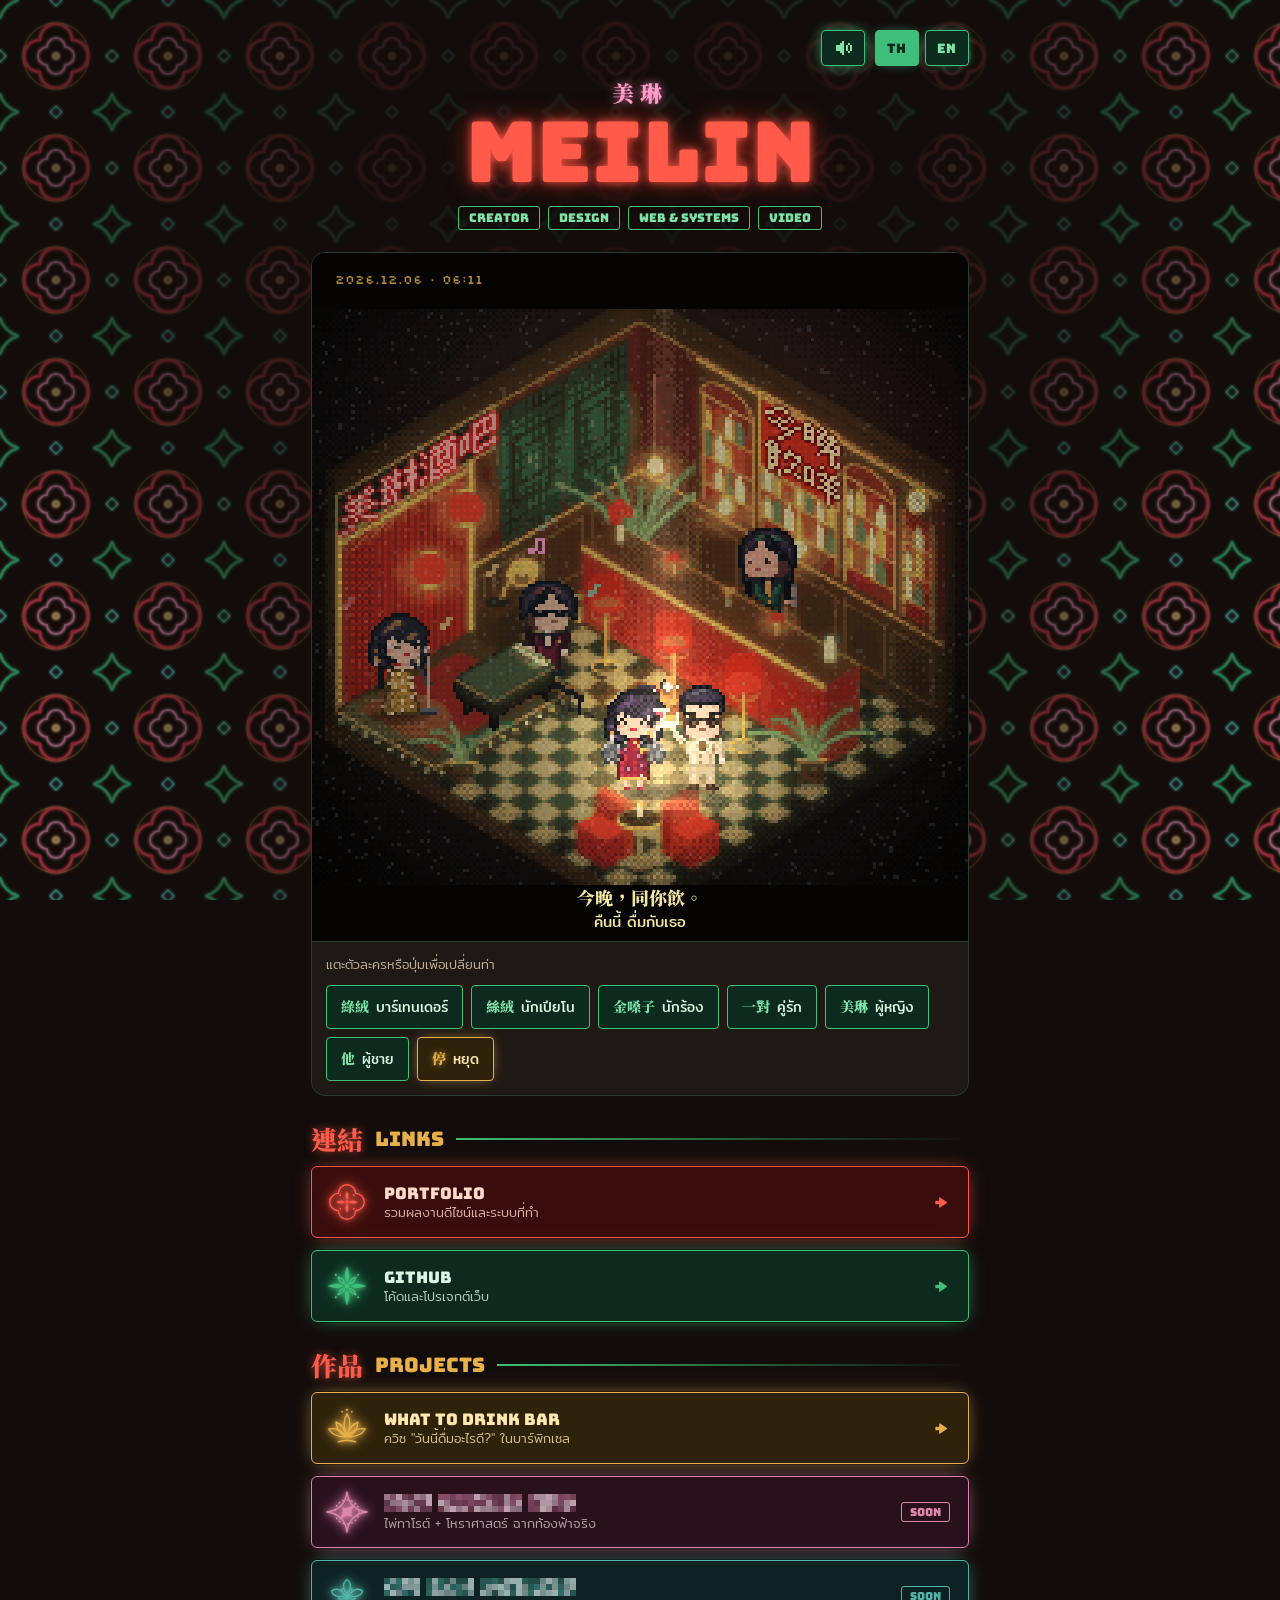
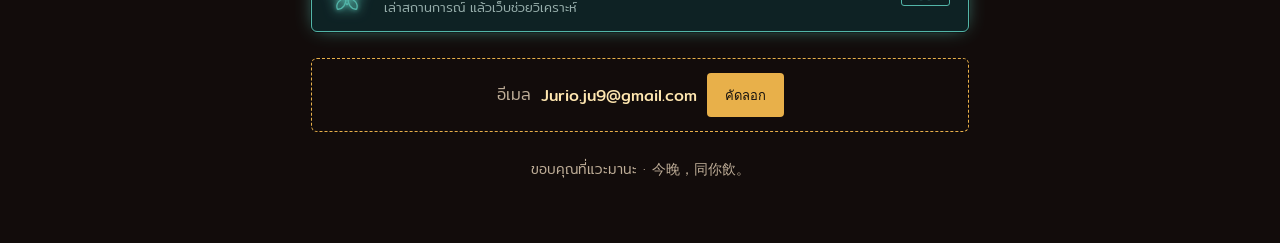
==== commit 31e88d72: "Add a Portfolio page and move Hearth Bakehouse into it The Portfolio link now opens portfolio/, a pa" ====
--- a/index.html
+++ b/index.html
@@ -142,13 +142,13 @@
  th:{scene:'เลานจ์บาร์เซี่ยงไฮ้ยามดึกแบบพิกเซลอาร์ตมุมไอโซเมตริก: พื้นหินอ่อนลายตารางขาวดำ ผนังไม้วอลนัทขอบทอง บาร์หนังแดงกับตู้ขวดซุ้มโค้งไฟแดง ฉากฉลุจีนแสงเขียว เวทีม่านกำมะหยี่แดงกรอบทองกับโคมแดง ต้นปาล์มและเฟิร์น คู่รักเต้นสวิงกลางห้องใต้สปอตไลต์ บาร์เทนเดอร์หลังบาร์ นักร้องกับนักเปียโนบนเวที ป้าย 美琳酒吧 และ 今晚飲咩',
   sub:'คืนนี้ ดื่มกับเธอ',hint:'แตะตัวละครหรือปุ่มเพื่อเปลี่ยนท่า',pause:'หยุดอนิเมชัน',play:'เล่นอนิเมชัน',music:'เพลงคลอ',
   c_b5:'บาร์เทนเดอร์',c_p3:'นักเปียโน',c_s1:'นักร้อง',c_couple:'คู่รัก',c_meana:'ผู้หญิง',c_bf:'ผู้ชาย',pz:'หยุด',pl:'เล่น',
-  l_pf:'รวมผลงานดีไซน์และระบบที่ทำ',l_gh:'โค้ดและโปรเจกต์เว็บ',p_bar:'ควิซ "วันนี้ดื่มอะไรดี?" ในบาร์พิกเซล',p_hb:'เบเกอรี่พรีออเดอร์ ออกแบบขนมได้เอง',
+  l_pf:'รวมผลงานดีไซน์และระบบที่ทำ',l_gh:'โค้ดและโปรเจกต์เว็บ',p_bar:'ควิซ "วันนี้ดื่มอะไรดี?" ในบาร์พิกเซล',
   hid:'ชื่อยังเป็นความลับ',p_ftd:'ไพ่ทาโรต์ + โหราศาสตร์ ฉากท้องฟ้าจริง',p_rf:'เล่าสถานการณ์ แล้วเว็บช่วยวิเคราะห์',soon:'SOON',
   email:'อีเมล',copy:'คัดลอก',copied:'คัดลอกแล้ว ✓',copyfail:'คัดลอกเองนะ',foot:'ขอบคุณที่แวะมานะ'},
  en:{scene:'A late-night Shanghai lounge in isometric pixel art: black-and-white marble checker floor, gold-trimmed walnut walls, a red leather bar with arched red-lit bottle cabinets, a Chinese lattice screen glowing green, a gold-framed stage with red velvet curtains and red lanterns, palms and ferns. Two lovers swing-dance under a spotlight, a bartender works the bar, a singer and a pianist play on stage. Neon signs read 美琳酒吧 and 今晚飲咩',
   sub:'Tonight, drinking with you.',hint:'Tap a character or a button to change the move',pause:'Pause animation',play:'Play animation',music:'Background music',
   c_b5:'Bartender',c_p3:'Pianist',c_s1:'Singer',c_couple:'Lovers',c_meana:'Lady',c_bf:'Gentleman',pz:'Pause',pl:'Play',
-  l_pf:'Design work and systems I’ve built',l_gh:'Code and web projects',p_bar:'A "What should I drink tonight?" quiz in a pixel bar',p_hb:'A pre-order bakery where you build your own bake, step by step',
+  l_pf:'Design work and systems I’ve built',l_gh:'Code and web projects',p_bar:'A "What should I drink tonight?" quiz in a pixel bar',
   hid:'Name under wraps',p_ftd:'Tarot + astrology under a real night sky',p_rf:'Describe a situation and the site helps you read it',soon:'SOON',
   email:'Email',copy:'Copy',copied:'Copied ✓',copyfail:'Copy it manually',foot:'Thanks for stopping by'}};
 let LANG=(()=>{try{const l=localStorage.getItem('lang');return l==='en'?'en':'th'}catch(e){return 'th'}})();
@@ -231,11 +231,10 @@
 <script>
 {
 const links=[
- {t:'Portfolio',dk:'l_pf',z:'作',u:'./puifai-petspa/',k:'r'},
+ {t:'Portfolio',dk:'l_pf',z:'作',u:'./portfolio/',k:'r'},
  {t:'GitHub',dk:'l_gh',z:'碼',u:'https://github.com/Jumeanu',k:'g'}];
 const projects=[
  {t:'WHAT TO DRINK BAR',dk:'p_bar',z:'飲',u:'./what-to-drink/',k:'y'},
- {t:'HEARTH BAKEHOUSE',dk:'p_hb',z:'焙',u:'./hearth-bakery/',k:'c'},
  {hid:[4,7,4],seed:7,dk:'p_ftd',z:'星',soon:1,k:'p'},
  {hid:[3,4,8],seed:3,dk:'p_rf',z:'旗',soon:1,k:'t'}];
 
